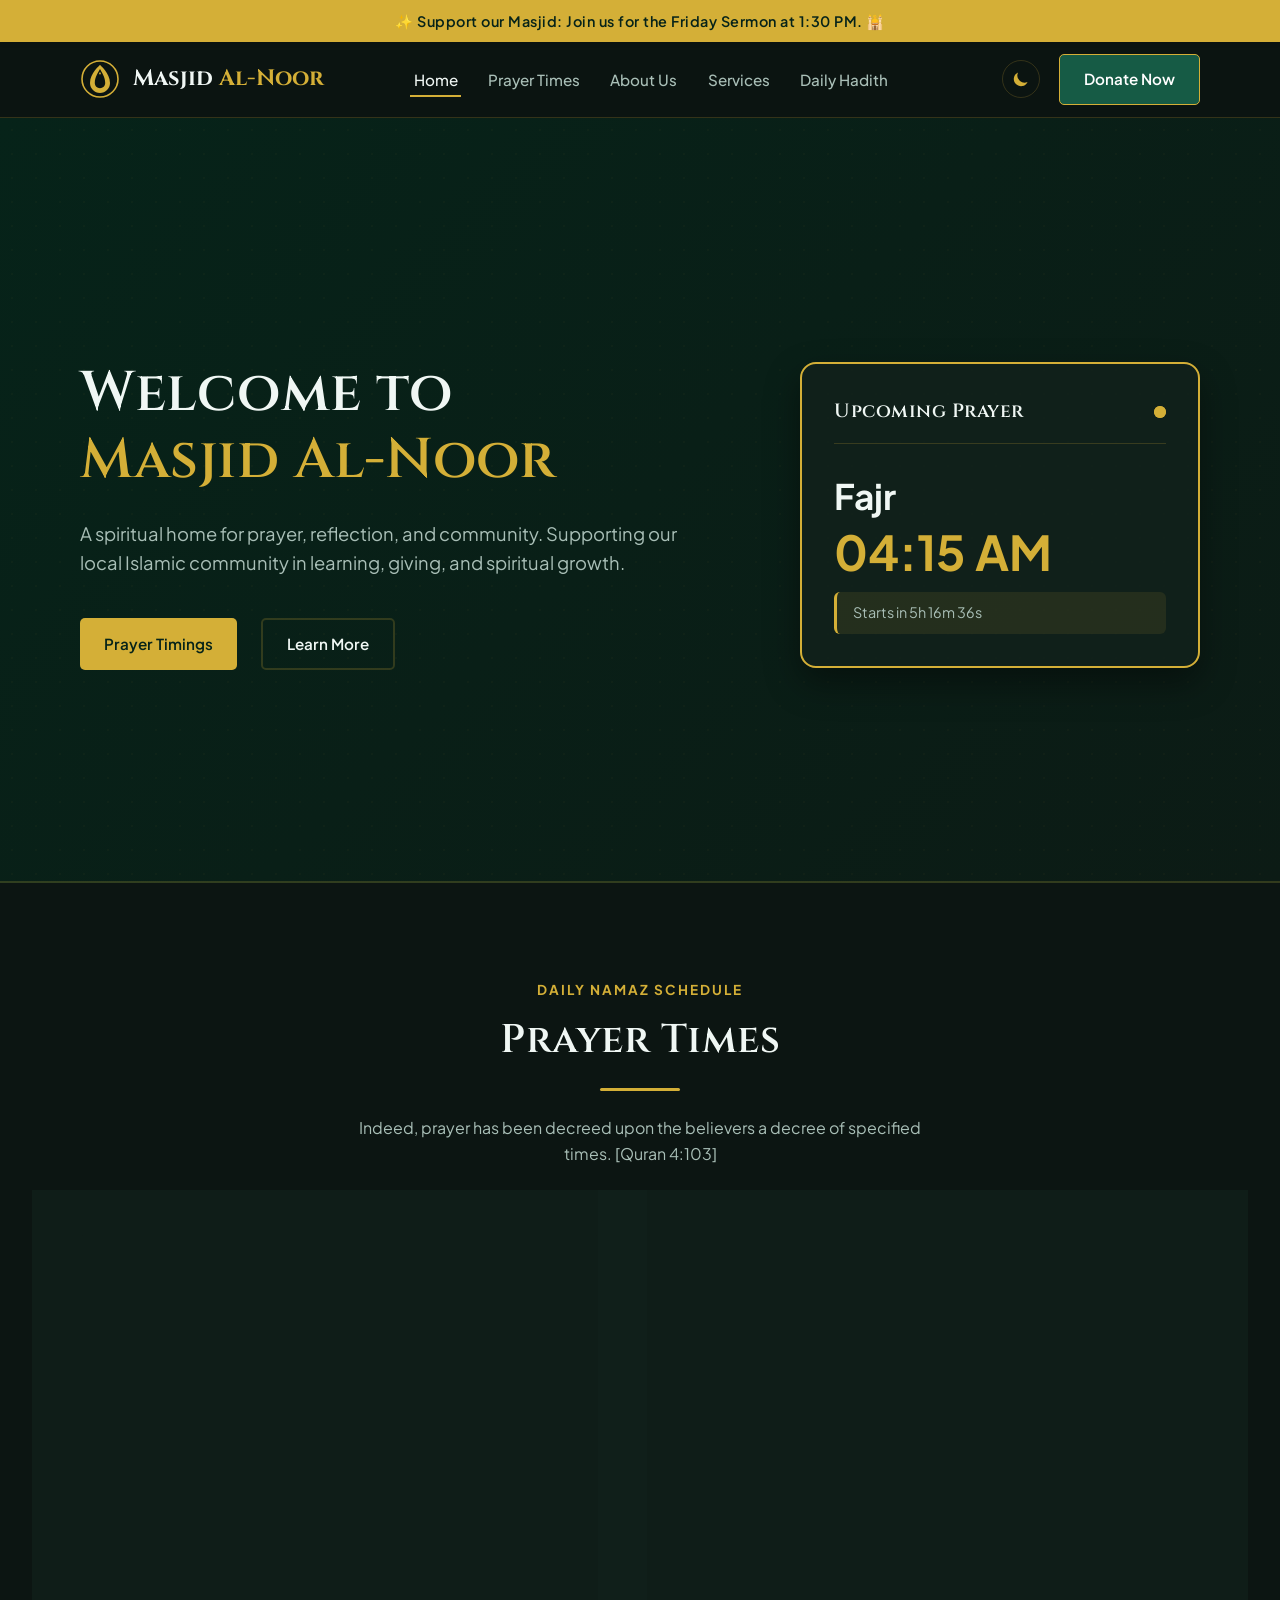
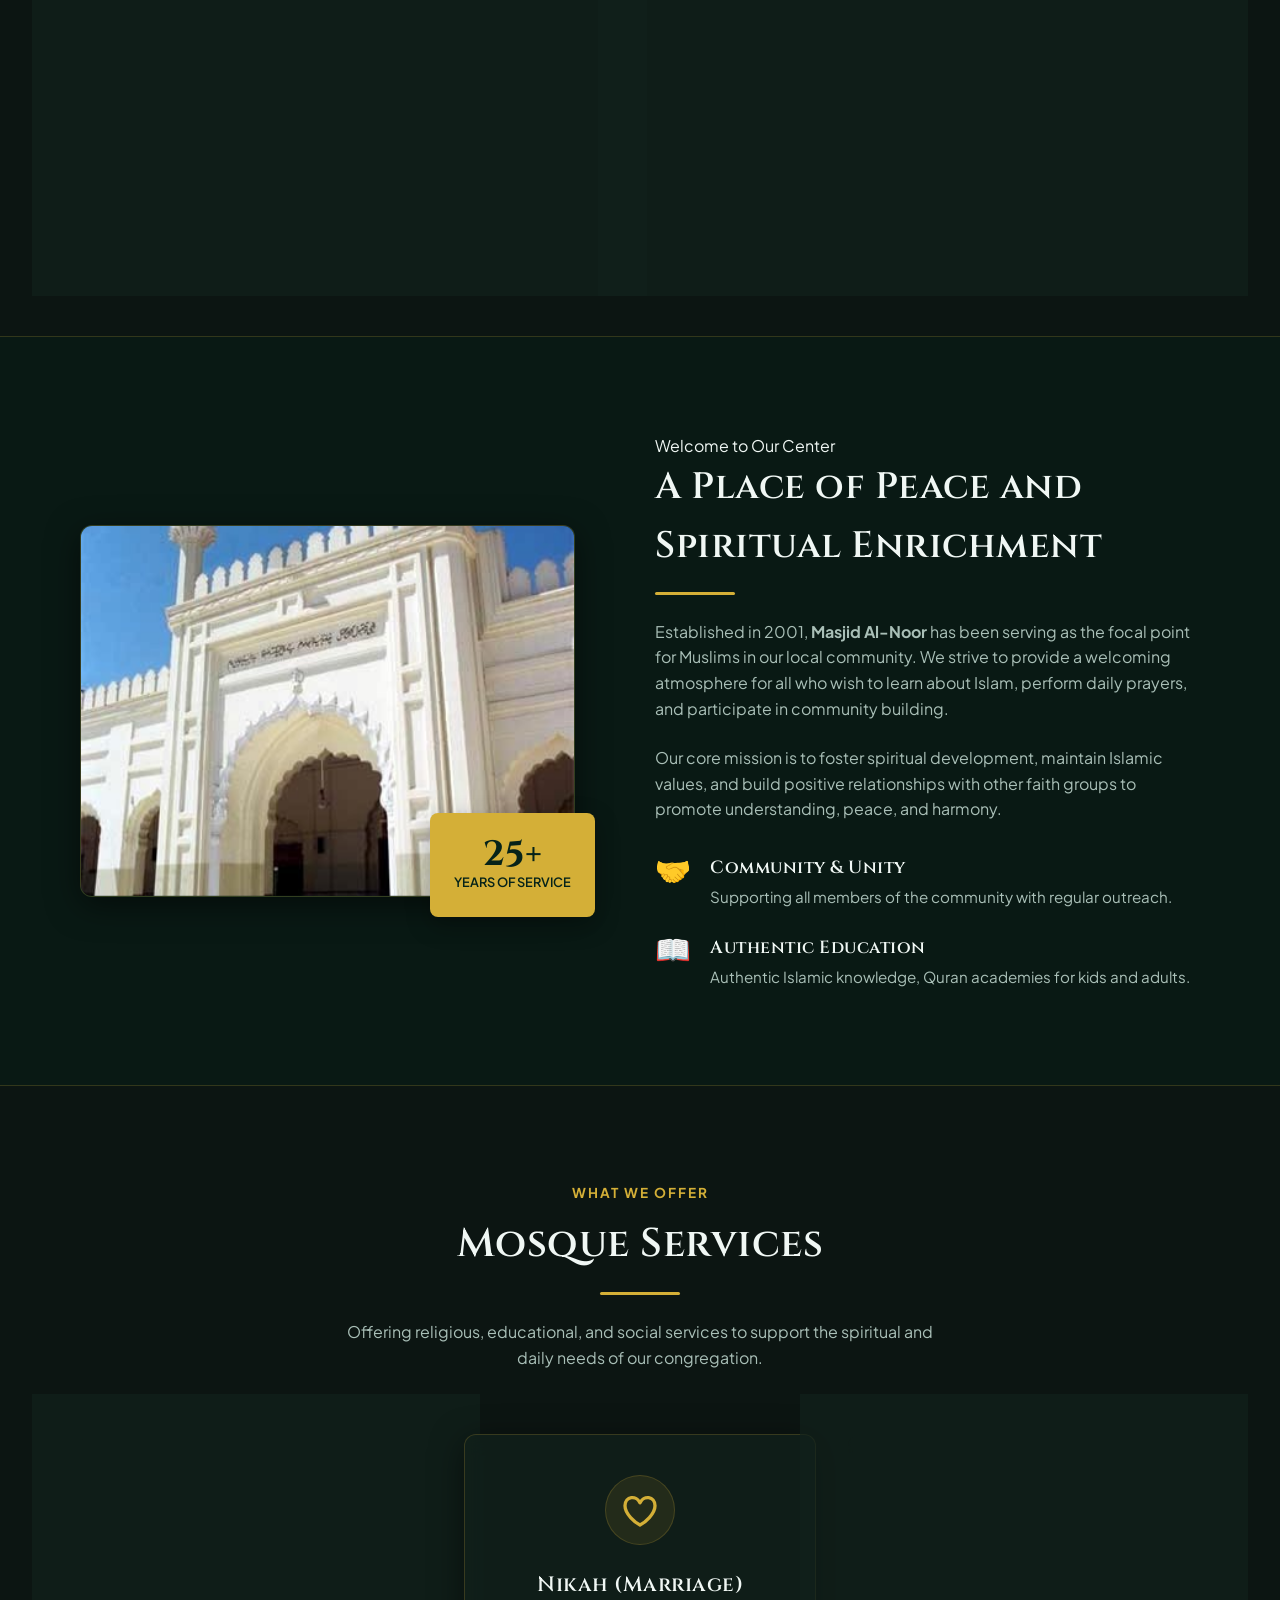
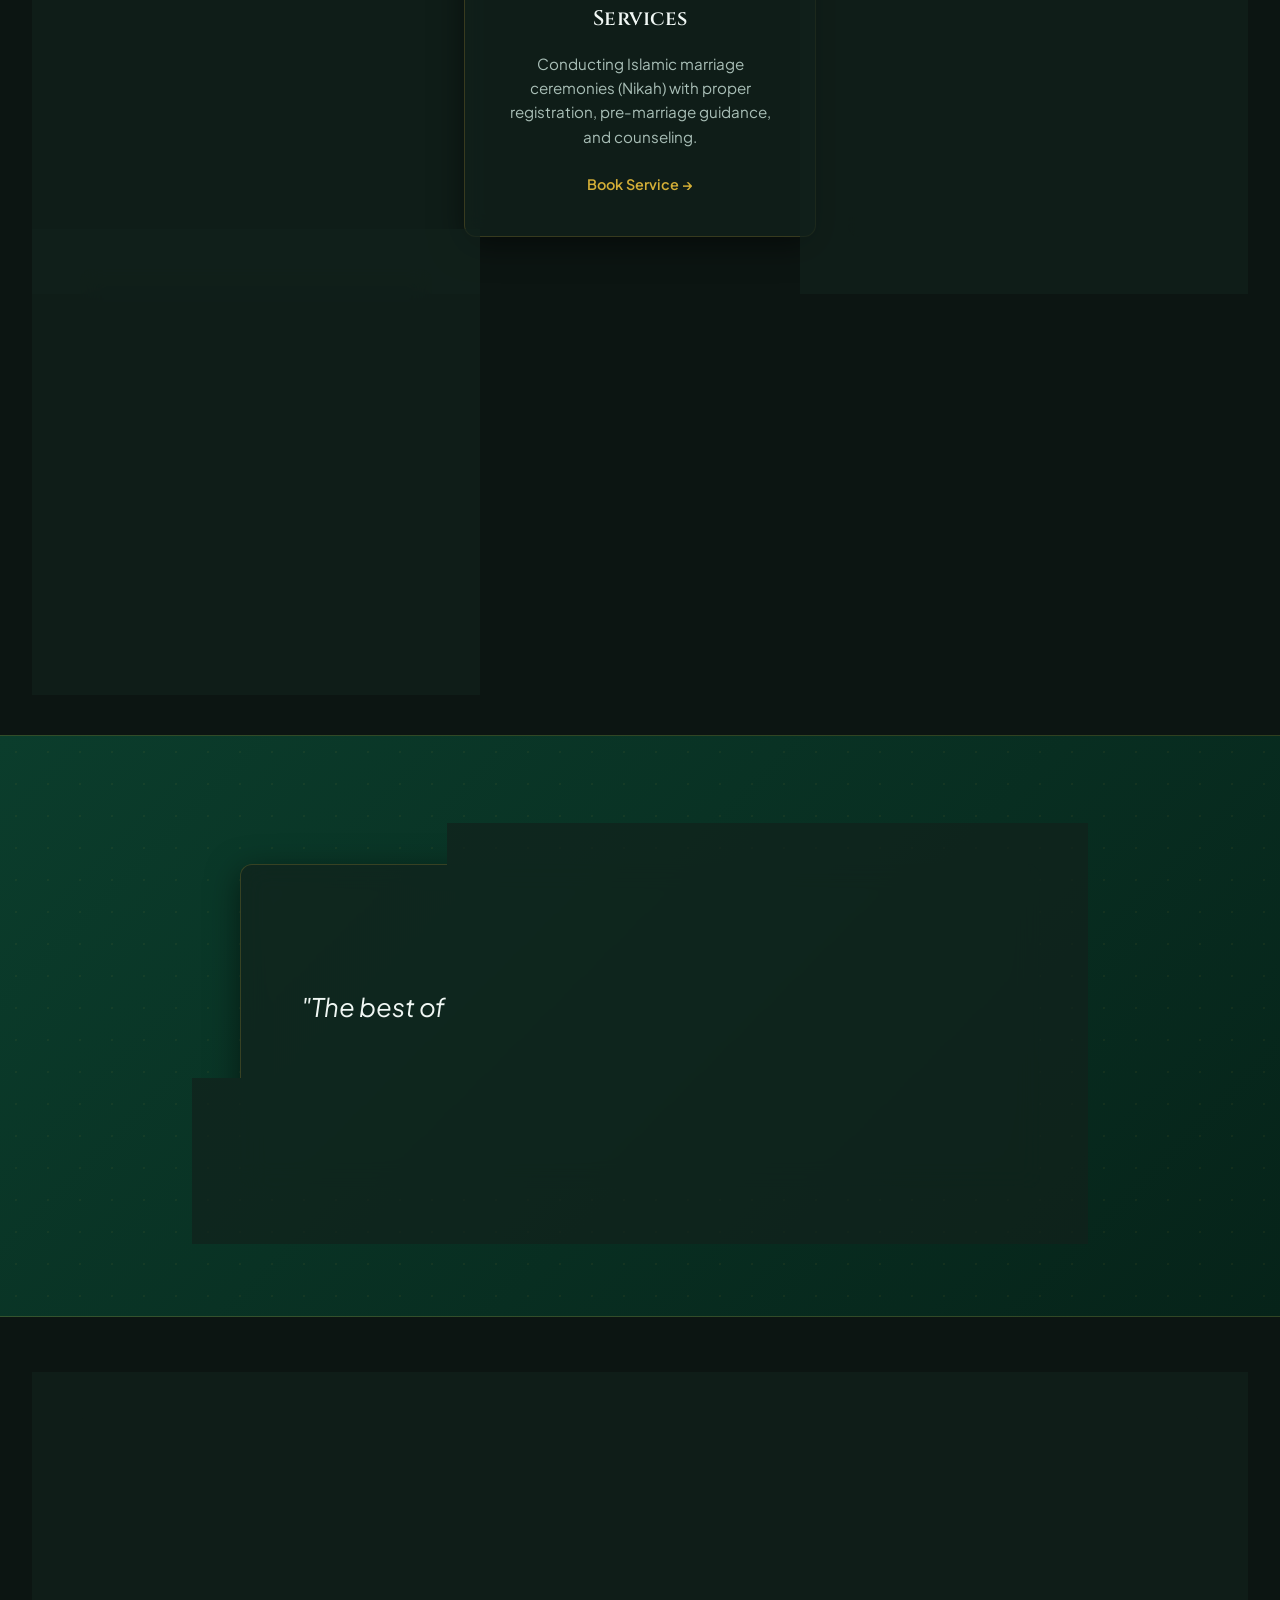
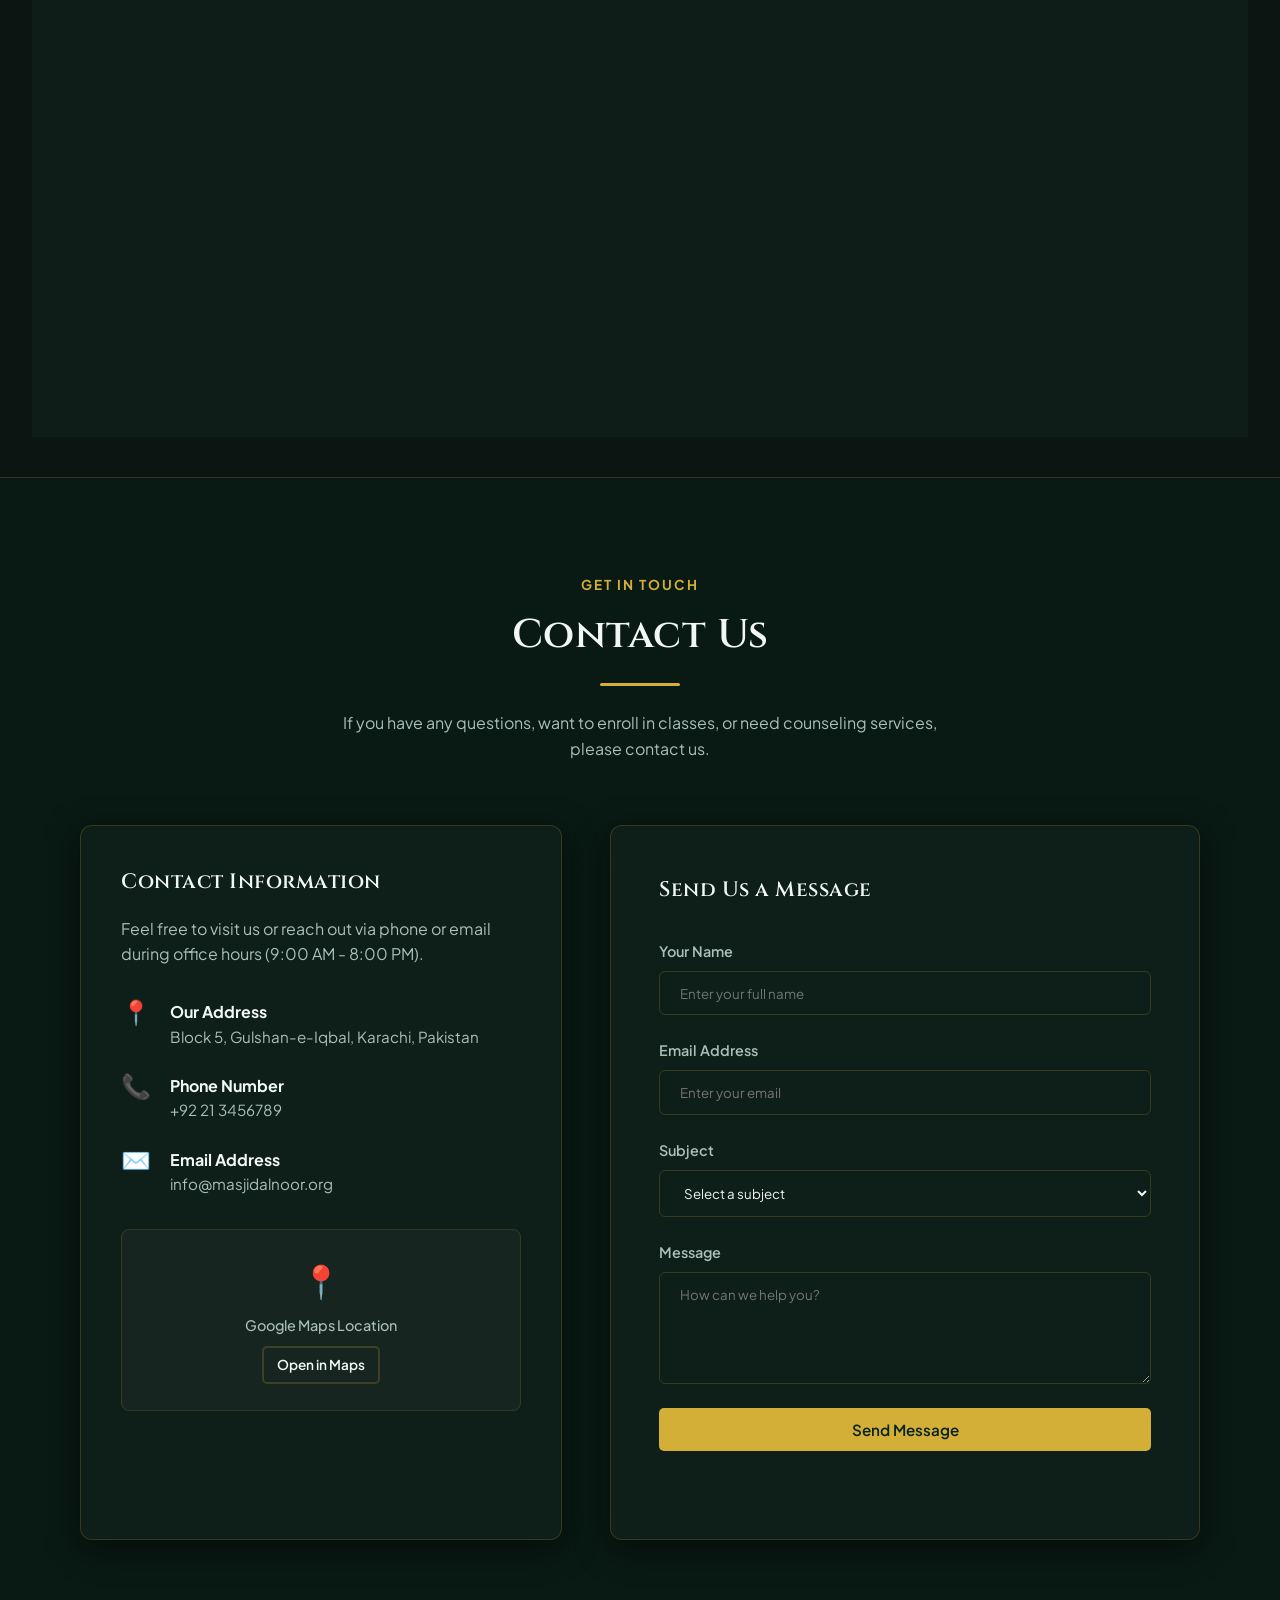
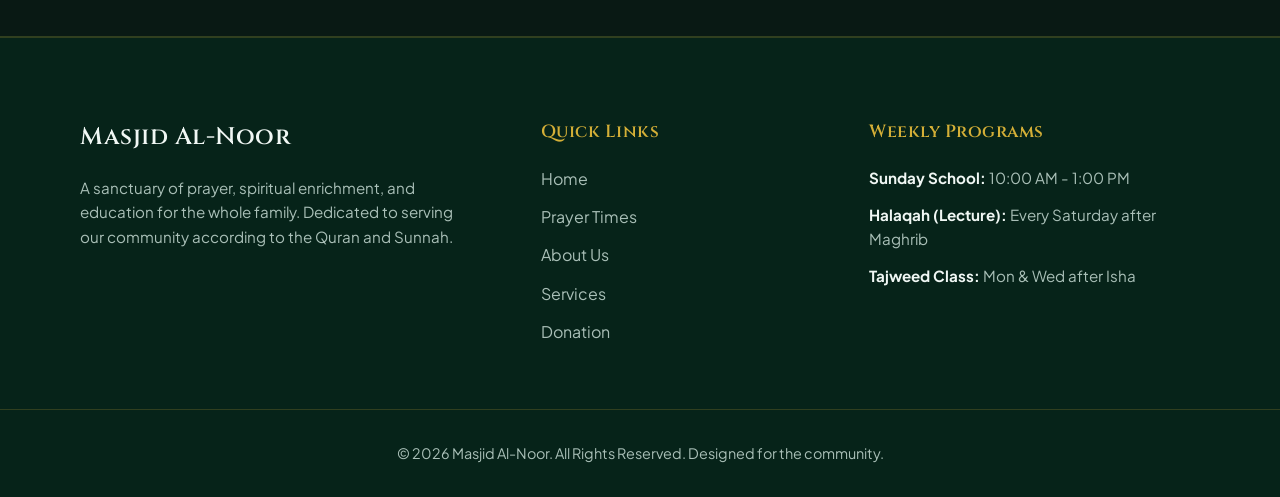
==== index.html @ ba738d1d "Initial commit: Beautiful Mosque Website with real mosque image" ====
<!DOCTYPE html>
<html lang="en">
<head>
  <meta charset="UTF-8">
  <meta name="viewport" content="width=device-width, initial-scale=1.0">
  <meta name="description" content="Welcome to Masjid Al-Noor - A sanctuary of worship, education, and community services. Find daily prayer timings, Islamic lessons, and charity programs.">
  <meta name="keywords" content="Masjid, Mosque, Prayer Times, Namaz Timings, Islamic Center, Quran Academy, Community Services, Donation">
  <meta name="author" content="Masjid Al-Noor">
  <title>Masjid Al-Noor - Islamic Community Center & Mosque</title>
  
  <!-- Favicon -->
  <link rel="icon" type="image/svg+xml" href="data:image/svg+xml,<svg xmlns=%22http://www.w3.org/2000/svg%22 viewBox=%220 0 100 100%22><text y=%22.9em%22 font-size=%2290%22>🕌</text></svg>">
  
  <!-- Google Fonts -->
  <link rel="preconnect" href="https://fonts.googleapis.com">
  <link rel="preconnect" href="https://fonts.gstatic.com" crossorigin>
  <link href="https://fonts.googleapis.com/css2?family=Cinzel:wght@400;600;700&family=Plus+Jakarta+Sans:wght@300;400;500;600;700&display=swap" rel="stylesheet">
  
  <!-- Style stylesheet -->
  <link rel="stylesheet" href="style.css">
</head>
<body>

  <!-- Announcement Bar -->
  <div class="announcement-bar">
    <p>✨ Support our Masjid: Join us for the Friday Sermon at 1:30 PM. 🕌</p>
  </div>

  <!-- Header & Navigation -->
  <header class="main-header">
    <div class="container header-container">
      <a href="#" class="logo">
        <svg class="logo-icon" width="40" height="40" viewBox="0 0 100 100" fill="none" xmlns="http://www.w3.org/2000/svg">
          <circle cx="50" cy="50" r="45" stroke="var(--gold-color)" stroke-width="4"/>
          <path d="M50 15C50 15 25 35 25 60C25 73.8 36.2 85 50 85C63.8 85 75 73.8 75 60C75 35 50 15 50 15ZM50 25C54.1 33.1 63 45.4 63 60C63 67.2 57.2 73 50 73C42.8 73 37 67.2 37 60C37 45.4 45.9 33.1 50 25Z" fill="var(--gold-color)"/>
          <path d="M47 38L50 32L53 38H47Z" fill="var(--gold-color)"/>
        </svg>
        <span class="logo-text">Masjid <span class="gold-text">Al-Noor</span></span>
      </a>

      <nav class="nav-menu" id="navMenu">
        <ul>
          <li><a href="#hero" class="nav-link active">Home</a></li>
          <li><a href="#prayer-times" class="nav-link">Prayer Times</a></li>
          <li><a href="#about" class="nav-link">About Us</a></li>
          <li><a href="#services" class="nav-link">Services</a></li>
          <li><a href="#hadith" class="nav-link">Daily Hadith</a></li>
          <li><a href="#donations" class="btn btn-donate mobile-only">Donate Now</a></li>
        </ul>
      </nav>

      <div class="header-actions">
        <button id="themeToggle" class="theme-toggle-btn" aria-label="Toggle Theme">
          <svg class="sun-icon" fill="currentColor" viewBox="0 0 20 20" xmlns="http://www.w3.org/2000/svg"><path d="M10 2a1 1 0 011 1v1a1 1 0 11-2 0V3a1 1 0 011-1zm4 8a4 4 0 11-8 0 4 4 0 018 0zm-.464 4.95l.707.707a1 1 0 001.414-1.414l-.707-.707a1 1 0 00-1.414 1.414zm2.12-10.607a1 1 0 010 1.414l-.706.707a1 1 0 11-1.414-1.414l.707-.707a1 1 0 011.414 0zM17 11a1 1 0 100-2h-1a1 1 0 100 2h1zm-7 4a1 1 0 011 1v1a1 1 0 11-2 0v-1a1 1 0 011-1zM5.05 6.464A1 1 0 106.465 5.05l-.708-.707a1 1 0 00-1.414 1.414l.707.707zm1.414 8.486l-.707.707a1 1 0 01-1.414-1.414l.707-.707a1 1 0 011.414 1.414zM4 11a1 1 0 100-2H3a1 1 0 100 2h1z" fill-rule="evenodd" clip-rule="evenodd"></path></svg>
          <svg class="moon-icon" fill="currentColor" viewBox="0 0 20 20" xmlns="http://www.w3.org/2000/svg"><path d="M17.293 13.293A8 8 0 016.707 2.707a8.001 8.001 0 1010.586 10.586z"></path></svg>
        </button>
        <a href="#donations" class="btn btn-donate desktop-only">Donate Now</a>
        <button class="hamburger-menu" id="hamburger" aria-label="Toggle Menu">
          <span></span>
          <span></span>
          <span></span>
        </button>
      </div>
    </div>
  </header>

  <!-- Hero Section -->
  <section id="hero" class="hero-section">
    <div class="hero-bg-overlay"></div>
    <div class="container hero-container">
      <div class="hero-content">
        <h1 class="hero-title animate-fade-in">
          Welcome to <br><span class="gold-text cinzel">Masjid Al-Noor</span>
        </h1>
        <p class="hero-subtitle animate-fade-in-delay">
          A spiritual home for prayer, reflection, and community. Supporting our local Islamic community in learning, giving, and spiritual growth.
        </p>
        <div class="hero-ctas animate-fade-in-delay">
          <a href="#prayer-times" class="btn btn-primary">Prayer Timings</a>
          <a href="#about" class="btn btn-secondary">Learn More</a>
        </div>
      </div>

      <!-- Quick Prayer Panel -->
      <div class="hero-prayer-panel animate-fade-in-right">
        <div class="prayer-panel-header">
          <h3>Upcoming Prayer</h3>
          <span class="pulse-indicator"></span>
        </div>
        <div class="prayer-panel-body">
          <div class="next-prayer-name" id="nextPrayerName">Loading...</div>
          <div class="next-prayer-time" id="nextPrayerTime">--:--</div>
          <div class="next-prayer-countdown" id="nextPrayerCountdown">Calculating time remaining...</div>
        </div>
      </div>
    </div>
  </section>

  <!-- Prayer Times Section -->
  <section id="prayer-times" class="prayer-times-section">
    <div class="container">
      <div class="section-title">
        <span class="subtitle">Daily Namaz Schedule</span>
        <h2>Prayer Times</h2>
        <div class="divider"></div>
        <p>Indeed, prayer has been decreed upon the believers a decree of specified times. [Quran 4:103]</p>
      </div>

      <div class="prayer-times-wrapper">
        <div class="table-container glass-card">
          <table class="prayer-table" id="prayerTable">
            <thead>
              <tr>
                <th>Prayer</th>
                <th>Adhan (Begins)</th>
                <th>Iqamah (Congregation)</th>
              </tr>
            </thead>
            <tbody>
              <tr id="row-fajr">
                <td>Fajr</td>
                <td class="adhan-time" data-prayer="fajr">04:15 AM</td>
                <td class="iqamah-time" data-prayer="fajr">04:45 AM</td>
              </tr>
              <tr id="row-sunrise">
                <td>Sunrise</td>
                <td class="adhan-time text-muted" data-prayer="sunrise">05:45 AM</td>
                <td class="iqamah-time text-muted">—</td>
              </tr>
              <tr id="row-dhuhr">
                <td>Dhuhr</td>
                <td class="adhan-time" data-prayer="dhuhr">12:30 PM</td>
                <td class="iqamah-time" data-prayer="dhuhr">01:30 PM</td>
              </tr>
              <tr id="row-asr">
                <td>Asr</td>
                <td class="adhan-time" data-prayer="asr">04:45 PM</td>
                <td class="iqamah-time" data-prayer="asr">05:15 PM</td>
              </tr>
              <tr id="row-maghrib">
                <td>Maghrib</td>
                <td class="adhan-time" data-prayer="maghrib">07:20 PM</td>
                <td class="iqamah-time" data-prayer="maghrib">07:25 PM</td>
              </tr>
              <tr id="row-isha">
                <td>Isha</td>
                <td class="adhan-time" data-prayer="isha">09:00 PM</td>
                <td class="iqamah-time" data-prayer="isha">09:15 PM</td>
              </tr>
              <tr id="row-jummah">
                <td>Jumu'ah (Friday)</td>
                <td class="adhan-time" data-prayer="jummah">01:30 PM</td>
                <td class="iqamah-time" data-prayer="jummah">01:45 PM</td>
              </tr>
            </tbody>
          </table>
        </div>

        <div class="jummah-info glass-card">
          <div class="info-icon">🕌</div>
          <h3>Jumu'ah Khutbah Details</h3>
          <p>Friday Sermon (Khutbah) is held weekly with details below:</p>
          <ul class="jummah-details-list">
            <li><strong>Khutbah Starts:</strong> 01:30 PM</li>
            <li><strong>Iqamah (Prayer):</strong> 01:45 PM</li>
            <li><strong>Language:</strong> English & Urdu</li>
            <li><strong>Khateeb:</strong> Imam Hafiz Abdul Rahman</li>
          </ul>
          <p class="subtext">* Timings adjust seasonally. Check back regularly or follow announcements.</p>
        </div>
      </div>
    </div>
  </section>

  <!-- About Us Section -->
  <section id="about" class="about-section">
    <div class="container">
      <div class="about-grid">
        <div class="about-images">
          <div class="image-box main-img">
            <img src="assets/mosque.jpg" alt="Masjid Al-Noor Exterior" class="about-mosque-img">
          </div>
          <div class="experience-badge">
            <span class="number">25+</span>
            <span class="text">Years of Service</span>
          </div>
        </div>

        <div class="about-content">
          <span class="subtitle">Welcome to Our Center</span>
          <h2>A Place of Peace and Spiritual Enrichment</h2>
          <div class="divider align-left"></div>
          <p>
            Established in 2001, <strong>Masjid Al-Noor</strong> has been serving as the focal point for Muslims in our local community. We strive to provide a welcoming atmosphere for all who wish to learn about Islam, perform daily prayers, and participate in community building.
          </p>
          <p>
            Our core mission is to foster spiritual development, maintain Islamic values, and build positive relationships with other faith groups to promote understanding, peace, and harmony.
          </p>
          
          <div class="values-list">
            <div class="value-item">
              <div class="value-icon">🤝</div>
              <div>
                <h4>Community & Unity</h4>
                <p>Supporting all members of the community with regular outreach.</p>
              </div>
            </div>
            <div class="value-item">
              <div class="value-icon">📖</div>
              <div>
                <h4>Authentic Education</h4>
                <p>Authentic Islamic knowledge, Quran academies for kids and adults.</p>
              </div>
            </div>
          </div>
        </div>
      </div>
    </div>
  </section>

  <!-- Services Section -->
  <section id="services" class="services-section">
    <div class="container">
      <div class="section-title">
        <span class="subtitle">What We Offer</span>
        <h2>Mosque Services</h2>
        <div class="divider"></div>
        <p>Offering religious, educational, and social services to support the spiritual and daily needs of our congregation.</p>
      </div>

      <div class="services-grid">
        <!-- Service Card 1 -->
        <div class="service-card glass-card">
          <div class="service-icon-box">
            <!-- Quran Book SVG -->
            <svg width="40" height="40" viewBox="0 0 24 24" fill="none" xmlns="http://www.w3.org/2000/svg">
              <path d="M12 21C16.4183 21 20 17.4183 20 13V5C20 4.44772 19.5523 4 19 4H15.5C14.1193 4 13 5.11929 13 6.5C13 7.88071 14.1193 9 15.5 9H19" stroke="var(--gold-color)" stroke-width="2" stroke-linecap="round"/>
              <path d="M12 21C7.58172 21 4 17.4183 4 13V5C4 4.44772 4.44772 4 5 4H8.5C9.88071 4 11 5.11929 11 6.5C11 7.88071 9.88071 9 8.5 9H4" stroke="var(--gold-color)" stroke-width="2" stroke-linecap="round"/>
              <path d="M12 4V21" stroke="var(--gold-color)" stroke-width="2" stroke-linecap="round"/>
            </svg>
          </div>
          <h3>Quran Academy</h3>
          <p>Daily classes for children and adults to learn Tajweed, memorization (Hifz), and the understanding of the Holy Quran.</p>
          <a href="#contact" class="service-link">Enroll Today →</a>
        </div>

        <!-- Service Card 2 -->
        <div class="service-card glass-card">
          <div class="service-icon-box">
            <!-- Marriage/Nikah Hearts SVG -->
            <svg width="40" height="40" viewBox="0 0 24 24" fill="none" xmlns="http://www.w3.org/2000/svg">
              <path d="M12 7.69431C10 2.99996 3 3.49996 3 9.49996C3 14.5 9 19.5 12 21C15 19.5 21 14.5 21 9.49996C21 3.49996 14 2.99996 12 7.69431Z" stroke="var(--gold-color)" stroke-width="2" stroke-linejoin="round"/>
            </svg>
          </div>
          <h3>Nikah (Marriage) Services</h3>
          <p>Conducting Islamic marriage ceremonies (Nikah) with proper registration, pre-marriage guidance, and counseling.</p>
          <a href="#contact" class="service-link">Book Service →</a>
        </div>

        <!-- Service Card 3 -->
        <div class="service-card glass-card">
          <div class="service-icon-box">
            <!-- Hands Helping/Charity SVG -->
            <svg width="40" height="40" viewBox="0 0 24 24" fill="none" xmlns="http://www.w3.org/2000/svg">
              <path d="M12 22C17.5228 22 22 17.5228 22 12C22 6.47715 17.5228 2 12 2C6.47715 2 2 6.47715 2 12C2 17.5228 6.47715 22 12 22Z" stroke="var(--gold-color)" stroke-width="2"/>
              <path d="M12 6V18M8 10H16M10 14H14" stroke="var(--gold-color)" stroke-width="2" stroke-linecap="round"/>
            </svg>
          </div>
          <h3>Charity & Zakat</h3>
          <p>Collecting and distributing charity (Sadaqah) and Zakat to local families in need, ensuring absolute transparency.</p>
          <a href="#donations" class="service-link">Donate Zakat →</a>
        </div>

        <!-- Service Card 4 -->
        <div class="service-card glass-card">
          <div class="service-icon-box">
            <!-- Community/Users SVG -->
            <svg width="40" height="40" viewBox="0 0 24 24" fill="none" xmlns="http://www.w3.org/2000/svg">
              <path d="M17 21V19C17 17.9391 16.5786 16.9217 15.8284 16.1716C15.0783 15.4214 14.0609 15 13 15H5C3.93913 15 2.92172 15.4214 2.17157 16.1716C1.42143 16.9217 1 17.9391 1 19V21" stroke="var(--gold-color)" stroke-width="2" stroke-linecap="round" stroke-linejoin="round"/>
              <circle cx="9" cy="7" r="4" stroke="var(--gold-color)" stroke-width="2"/>
              <path d="M23 21V19C22.9993 18.1137 22.6944 17.2541 22.1351 16.5651C21.5757 15.8761 20.7969 15.3996 19.92 15.21M16 3.13C16.8844 3.30068 17.6719 3.77443 18.2435 4.47892C18.8152 5.18342 19.1374 6.07455 19.16 7C19.16 7.973 18.82 8.87 18.24 9.58" stroke="var(--gold-color)" stroke-width="2" stroke-linecap="round"/>
            </svg>
          </div>
          <h3>Social Counseling</h3>
          <p>Free, confidential guidance and family counseling based on Islamic principles for couples, youth, and families.</p>
          <a href="#contact" class="service-link">Consult Now →</a>
        </div>
      </div>
    </div>
  </section>

  <!-- Hadith / Quranic Quote Section -->
  <section id="hadith" class="hadith-section">
    <div class="hadith-overlay"></div>
    <div class="container text-center">
      <div class="hadith-card glass-card">
        <span class="arabic-bismillah">بِسْمِ اللَّهِ الرَّحْمَٰنِ الرَّحِيمِ</span>
        <blockquote class="hadith-text">
          "The best of people are those who are most beneficial to people."
        </blockquote>
        <cite class="hadith-reference">— Prophet Muhammad (ﷺ) | Sunan al-Daraqutni</cite>
      </div>
    </div>
  </section>

  <!-- Donations Section -->
  <section id="donations" class="donations-section">
    <div class="container">
      <div class="donation-wrapper glass-card">
        <div class="donation-content">
          <span class="subtitle">Invest in Your Akhirah</span>
          <h2>Support Your Mosque</h2>
          <div class="divider align-left"></div>
          <p>
            Your generous donations help support Masjid Al-Noor’s daily operations, maintenance, educational programs, and community services. Help us build a stronger community, together.
          </p>
          <div class="donation-ways">
            <div class="way-item">
              <span class="way-icon">💳</span>
              <div>
                <strong>Online Bank Transfer</strong>
                <p>IBAN: PK72 BANK 0123 4567 8901 2345</p>
              </div>
            </div>
            <div class="way-item">
              <span class="way-icon">📱</span>
              <div>
                <strong>EasyPaisa / JazzCash</strong>
                <p>Account Number: +92 300 1234567</p>
              </div>
            </div>
          </div>
        </div>

        <div class="donation-box">
          <h3>Quick Digital Donation</h3>
          <p>Select an amount or enter custom value:</p>
          
          <div class="donation-amounts">
            <button class="amount-btn active" data-amount="500">₨ 500</button>
            <button class="amount-btn" data-amount="1000">₨ 1,000</button>
            <button class="amount-btn" data-amount="5000">₨ 5,000</button>
            <button class="amount-btn" data-amount="custom">Custom</button>
          </div>

          <div class="custom-amount-input" id="customAmountWrapper" style="display: none;">
            <span class="currency-label">₨</span>
            <input type="number" id="customAmount" placeholder="Enter custom amount" min="100">
          </div>

          <form id="donationForm" class="donation-form-inputs">
            <input type="text" placeholder="Full Name (Optional)" id="donorName">
            <input type="email" placeholder="Email Address (For receipt)" id="donorEmail" required>
            <button type="submit" class="btn btn-primary btn-block">Proceed to Donate</button>
          </form>
          <p class="donation-subtext">🔒 All transactions are secured and encrypted.</p>
        </div>
      </div>
    </div>
  </section>

  <!-- Contact & Map Section -->
  <section id="contact" class="contact-section">
    <div class="container">
      <div class="section-title">
        <span class="subtitle">Get In Touch</span>
        <h2>Contact Us</h2>
        <div class="divider"></div>
        <p>If you have any questions, want to enroll in classes, or need counseling services, please contact us.</p>
      </div>

      <div class="contact-grid">
        <div class="contact-info-panel glass-card">
          <h3>Contact Information</h3>
          <p>Feel free to visit us or reach out via phone or email during office hours (9:00 AM - 8:00 PM).</p>
          
          <ul class="contact-details">
            <li>
              <span class="detail-icon">📍</span>
              <div>
                <strong>Our Address</strong>
                <p>Block 5, Gulshan-e-Iqbal, Karachi, Pakistan</p>
              </div>
            </li>
            <li>
              <span class="detail-icon">📞</span>
              <div>
                <strong>Phone Number</strong>
                <p>+92 21 3456789</p>
              </div>
            </li>
            <li>
              <span class="detail-icon">✉️</span>
              <div>
                <strong>Email Address</strong>
                <p>info@masjidalnoor.org</p>
              </div>
            </li>
          </ul>

          <div class="map-placeholder">
            <!-- Simulated Map Visual using CSS styling -->
            <div class="simulated-map">
              <span class="map-marker">📍</span>
              <p>Google Maps Location</p>
              <a href="https://maps.google.com" target="_blank" class="btn btn-secondary btn-sm">Open in Maps</a>
            </div>
          </div>
        </div>

        <div class="contact-form-panel glass-card">
          <h3>Send Us a Message</h3>
          <form id="contactForm" class="contact-form">
            <div class="form-group">
              <label for="name">Your Name</label>
              <input type="text" id="name" required placeholder="Enter your full name">
            </div>
            
            <div class="form-group">
              <label for="email">Email Address</label>
              <input type="email" id="email" required placeholder="Enter your email">
            </div>
            
            <div class="form-group">
              <label for="subject">Subject</label>
              <select id="subject" required>
                <option value="" disabled selected>Select a subject</option>
                <option value="academy">Quran Academy Enrollment</option>
                <option value="counseling">Counseling Service</option>
                <option value="nikah">Nikah/Marriage Service</option>
                <option value="donation">Donation Inquiry</option>
                <option value="other">General Inquiry</option>
              </select>
            </div>
            
            <div class="form-group">
              <label for="message">Message</label>
              <textarea id="message" rows="5" required placeholder="How can we help you?"></textarea>
            </div>

            <button type="submit" class="btn btn-primary btn-block">Send Message</button>
            <div id="formFeedback" class="form-feedback"></div>
          </form>
        </div>
      </div>
    </div>
  </section>

  <!-- Footer -->
  <footer class="main-footer">
    <div class="container footer-grid">
      <div class="footer-col-about">
        <h3>Masjid Al-Noor</h3>
        <p>A sanctuary of prayer, spiritual enrichment, and education for the whole family. Dedicated to serving our community according to the Quran and Sunnah.</p>
      </div>
      <div class="footer-col-links">
        <h4>Quick Links</h4>
        <ul>
          <li><a href="#hero">Home</a></li>
          <li><a href="#prayer-times">Prayer Times</a></li>
          <li><a href="#about">About Us</a></li>
          <li><a href="#services">Services</a></li>
          <li><a href="#donations">Donation</a></li>
        </ul>
      </div>
      <div class="footer-col-hours">
        <h4>Weekly Programs</h4>
        <ul>
          <li><strong>Sunday School:</strong> 10:00 AM - 1:00 PM</li>
          <li><strong>Halaqah (Lecture):</strong> Every Saturday after Maghrib</li>
          <li><strong>Tajweed Class:</strong> Mon & Wed after Isha</li>
        </ul>
      </div>
    </div>
    <div class="footer-bottom text-center">
      <p>&copy; 2026 Masjid Al-Noor. All Rights Reserved. Designed for the community.</p>
    </div>
  </footer>

  <!-- Script JS -->
  <script src="script.js"></script>
</body>
</html>
---- style.css ----
/* ==========================================================================
   Mosque Website Stylesheet - Masjid Al-Noor
   ========================================================================== */

/* Design Tokens & Variables */
:root {
  /* Color Palette (Dark Mode Default) */
  --primary-color: #0b3d2c;      /* Deep Emerald Green */
  --primary-light: #165b45;      /* Light Emerald */
  --primary-dark: #062319;       /* Darkest Forest Green */
  --gold-color: #d4af37;         /* Antique Gold Accent */
  --gold-hover: #b89528;         /* Gold Accent Hover */
  
  --bg-base: #0c1512;            /* Very dark green-tinted background */
  --bg-surface: rgba(18, 33, 28, 0.7); /* Semitransparent card base */
  --bg-surface-hover: rgba(26, 46, 39, 0.9);
  
  --text-primary: #f0f7f4;       /* Minty-white text */
  --text-secondary: #a9bfb7;     /* Muted sage text */
  --border-color: rgba(212, 175, 55, 0.2); /* Soft Gold Border */
  --border-focus: rgba(212, 175, 55, 0.6);
  
  --glass-shadow: 0 8px 32px 0 rgba(0, 0, 0, 0.5);
  --transition-speed: 0.3s;
  --font-heading: 'Cinzel', serif;
  --font-body: 'Plus Jakarta Sans', sans-serif;
  
  --announcement-bg: #d4af37;
  --announcement-text: #062319;
}

/* Light Mode Theme Overrides */
body.light-theme {
  --primary-color: #125e46;
  --primary-light: #1f8b6a;
  --primary-dark: #0a3d2c;
  --gold-color: #c5a039;
  --gold-hover: #a38228;
  
  --bg-base: #f9faf8;
  --bg-surface: rgba(255, 255, 255, 0.85);
  --bg-surface-hover: rgba(255, 255, 255, 0.98);
  
  --text-primary: #1f2d29;
  --text-secondary: #5a6e69;
  --border-color: rgba(18, 94, 70, 0.15);
  --border-focus: rgba(18, 94, 70, 0.5);
  
  --glass-shadow: 0 8px 24px 0 rgba(18, 94, 70, 0.08);
  
  --announcement-bg: #125e46;
  --announcement-text: #f0f7f4;
}

/* CSS Reset & General Setup */
*, *::before, *::after {
  box-sizing: border-box;
  margin: 0;
  padding: 0;
}

html {
  scroll-behavior: smooth;
  font-size: 16px;
}

body {
  font-family: var(--font-body);
  background-color: var(--bg-base);
  color: var(--text-primary);
  line-height: 1.6;
  overflow-x: hidden;
  transition: background-color var(--transition-speed) ease, color var(--transition-speed) ease;
}

h1, h2, h3, h4, h5, h6 {
  font-family: var(--font-heading);
  font-weight: 600;
  letter-spacing: 0.5px;
}

a {
  color: inherit;
  text-decoration: none;
  transition: all var(--transition-speed) ease;
}

ul {
  list-style: none;
}

img {
  max-width: 100%;
  height: auto;
  display: block;
}

.container {
  width: 90%;
  max-width: 1200px;
  margin: 0 auto;
  padding: 0 1rem;
}

.text-center {
  text-align: center;
}

.gold-text {
  color: var(--gold-color);
}

.cinzel {
  font-family: var(--font-heading);
}

.divider {
  width: 80px;
  height: 3px;
  background-color: var(--gold-color);
  margin: 1rem auto 1.5rem;
  border-radius: 2px;
}

.divider.align-left {
  margin-left: 0;
}

/* Common Buttons styling */
.btn {
  display: inline-flex;
  align-items: center;
  justify-content: center;
  padding: 0.75rem 1.5rem;
  font-family: var(--font-body);
  font-size: 0.95rem;
  font-weight: 600;
  border-radius: 5px;
  border: none;
  cursor: pointer;
  transition: all var(--transition-speed) cubic-bezier(0.4, 0, 0.2, 1);
}

.btn-primary {
  background-color: var(--gold-color);
  color: #062319;
}

.btn-primary:hover {
  background-color: var(--gold-hover);
  transform: translateY(-2px);
  box-shadow: 0 4px 12px rgba(212, 175, 55, 0.3);
}

.btn-secondary {
  background-color: transparent;
  color: var(--text-primary);
  border: 2px solid var(--border-color);
}

.btn-secondary:hover {
  background-color: rgba(212, 175, 55, 0.1);
  border-color: var(--gold-color);
  transform: translateY(-2px);
}

.btn-donate {
  background-color: var(--primary-light);
  color: #fff;
  border: 1px solid var(--gold-color);
}

.btn-donate:hover {
  background-color: var(--primary-color);
  box-shadow: 0 0 10px rgba(212, 175, 55, 0.2);
}

.btn-block {
  display: flex;
  width: 100%;
}

.btn-sm {
  padding: 0.4rem 0.8rem;
  font-size: 0.85rem;
}

/* Glassmorphism Cards styling */
.glass-card {
  background: var(--bg-surface);
  backdrop-filter: blur(12px);
  -webkit-backdrop-filter: blur(12px);
  border: 1px solid var(--border-color);
  border-radius: 12px;
  box-shadow: var(--glass-shadow);
  transition: transform var(--transition-speed) ease, background var(--transition-speed) ease, border var(--transition-speed) ease;
}

/* Section Title styling */
.section-title {
  text-align: center;
  margin-bottom: 4rem;
}

.section-title .subtitle {
  font-family: var(--font-body);
  font-size: 0.85rem;
  text-transform: uppercase;
  letter-spacing: 2px;
  color: var(--gold-color);
  font-weight: 700;
  display: block;
  margin-bottom: 0.5rem;
}

.section-title h2 {
  font-size: 2.5rem;
  position: relative;
}

.section-title p {
  color: var(--text-secondary);
  max-width: 600px;
  margin: 0 auto;
}

/* Announcement Bar */
.announcement-bar {
  background-color: var(--announcement-bg);
  color: var(--announcement-text);
  text-align: center;
  padding: 0.6rem 1rem;
  font-size: 0.9rem;
  font-weight: 600;
  letter-spacing: 0.5px;
  position: relative;
  z-index: 1001;
  box-shadow: 0 2px 4px rgba(0,0,0,0.1);
}

/* Header & Navigation styling */
.main-header {
  position: sticky;
  top: 0;
  z-index: 1000;
  background-color: rgba(12, 21, 18, 0.85);
  backdrop-filter: blur(10px);
  border-bottom: 1px solid var(--border-color);
  padding: 0.75rem 0;
  transition: background-color var(--transition-speed) ease, padding var(--transition-speed) ease;
}

body.light-theme .main-header {
  background-color: rgba(249, 250, 248, 0.85);
}

.header-container {
  display: flex;
  justify-content: space-between;
  align-items: center;
}

.logo {
  display: flex;
  align-items: center;
  gap: 0.8rem;
}

.logo-text {
  font-size: 1.4rem;
  font-family: var(--font-heading);
  font-weight: 700;
}

.logo-icon path {
  transition: fill var(--transition-speed) ease;
}

.nav-menu ul {
  display: flex;
  gap: 1.5rem;
}

.nav-link {
  font-size: 0.95rem;
  font-weight: 500;
  padding: 0.5rem 0.2rem;
  position: relative;
  color: var(--text-secondary);
}

.nav-link::after {
  content: '';
  position: absolute;
  bottom: 0;
  left: 0;
  width: 0;
  height: 2px;
  background-color: var(--gold-color);
  transition: width var(--transition-speed) ease;
}

.nav-link:hover,
.nav-link.active {
  color: var(--text-primary);
}

.nav-link:hover::after,
.nav-link.active::after {
  width: 100%;
}

.header-actions {
  display: flex;
  align-items: center;
  gap: 1.2rem;
}

/* Theme Toggle Button styling */
.theme-toggle-btn {
  background: none;
  border: none;
  cursor: pointer;
  color: var(--gold-color);
  width: 38px;
  height: 38px;
  border-radius: 50%;
  display: flex;
  align-items: center;
  justify-content: center;
  border: 1px solid var(--border-color);
  transition: background-color var(--transition-speed) ease;
}

.theme-toggle-btn:hover {
  background-color: rgba(212, 175, 55, 0.1);
}

.theme-toggle-btn .sun-icon {
  display: none;
  width: 20px;
  height: 20px;
}

.theme-toggle-btn .moon-icon {
  display: block;
  width: 18px;
  height: 18px;
}

body.light-theme .theme-toggle-btn .sun-icon {
  display: block;
}

body.light-theme .theme-toggle-btn .moon-icon {
  display: none;
}

/* Mobile Devices Menu Button */
.hamburger-menu {
  display: none;
  flex-direction: column;
  justify-content: space-between;
  width: 26px;
  height: 18px;
  background: transparent;
  border: none;
  cursor: pointer;
  z-index: 1002;
}

.hamburger-menu span {
  width: 100%;
  height: 2px;
  background-color: var(--text-primary);
  transition: all var(--transition-speed) ease;
}

/* Mobile Visibility Classes */
.mobile-only {
  display: none;
}

.desktop-only {
  display: block;
}

/* Hero Section styling */
.hero-section {
  position: relative;
  padding: 8rem 0 6rem;
  background: linear-gradient(135deg, var(--primary-dark) 0%, #0c1b15 100%);
  min-height: 85vh;
  display: flex;
  align-items: center;
  border-bottom: 2px solid var(--border-color);
}

body.light-theme .hero-section {
  background: linear-gradient(135deg, #eef5f2 0%, #f4faf7 100%);
}

.hero-bg-overlay {
  position: absolute;
  top: 0;
  left: 0;
  width: 100%;
  height: 100%;
  opacity: 0.03;
  pointer-events: none;
  background-image: radial-gradient(var(--gold-color) 1px, transparent 1px);
  background-size: 24px 24px;
}

.hero-container {
  display: grid;
  grid-template-columns: 1.2fr 0.8fr;
  gap: 4rem;
  align-items: center;
  position: relative;
  z-index: 2;
}

.hero-content {
  max-width: 650px;
}

.hero-title {
  font-size: 3.5rem;
  line-height: 1.2;
  margin-bottom: 1.5rem;
  animation: slideUp 0.8s ease forwards;
}

.hero-subtitle {
  font-size: 1.15rem;
  color: var(--text-secondary);
  margin-bottom: 2.5rem;
  animation: slideUp 1s ease forwards;
}

.hero-ctas {
  display: flex;
  gap: 1.5rem;
  animation: slideUp 1.2s ease forwards;
}

/* Hero Quick Prayer Panel styling */
.hero-prayer-panel {
  padding: 2rem;
  background: rgba(18, 33, 28, 0.85);
  border: 2px solid var(--gold-color);
  border-radius: 16px;
  box-shadow: 0 15px 35px rgba(0, 0, 0, 0.4);
  max-width: 400px;
  justify-self: end;
  width: 100%;
  animation: fadeInRight 1s cubic-bezier(0.4, 0, 0.2, 1) forwards;
}

body.light-theme .hero-prayer-panel {
  background: rgba(255, 255, 255, 0.95);
  box-shadow: 0 15px 35px rgba(18, 94, 70, 0.1);
}

.prayer-panel-header {
  display: flex;
  justify-content: space-between;
  align-items: center;
  border-bottom: 1px solid var(--border-color);
  padding-bottom: 1rem;
  margin-bottom: 1.5rem;
}

.prayer-panel-header h3 {
  font-size: 1.2rem;
}

.pulse-indicator {
  width: 12px;
  height: 12px;
  background-color: var(--gold-color);
  border-radius: 50%;
  position: relative;
  display: inline-block;
}

.pulse-indicator::after {
  content: '';
  width: 100%;
  height: 100%;
  background-color: var(--gold-color);
  border-radius: 50%;
  position: absolute;
  top: 0;
  left: 0;
  animation: pulse 1.8s infinite ease-in-out;
}

.next-prayer-name {
  font-size: 2.2rem;
  font-weight: 700;
  color: var(--text-primary);
  margin-bottom: 0.2rem;
}

.next-prayer-time {
  font-size: 3rem;
  font-weight: 700;
  color: var(--gold-color);
  line-height: 1;
  margin-bottom: 1rem;
}

.next-prayer-countdown {
  font-size: 0.9rem;
  color: var(--text-secondary);
  background-color: rgba(212, 175, 55, 0.1);
  padding: 0.6rem 1rem;
  border-radius: 6px;
  border-left: 3px solid var(--gold-color);
}

/* Prayer Times Section styling */
.prayer-times-section {
  padding: 6rem 0;
  position: relative;
}

.prayer-times-wrapper {
  display: grid;
  grid-template-columns: 1.3fr 0.7fr;
  gap: 3rem;
}

.table-container {
  overflow-x: auto;
  padding: 1rem;
}

.prayer-table {
  width: 100%;
  border-collapse: collapse;
  text-align: left;
}

.prayer-table th, 
.prayer-table td {
  padding: 1.2rem 1.5rem;
  border-bottom: 1px solid var(--border-color);
}

.prayer-table th {
  font-family: var(--font-heading);
  color: var(--gold-color);
  font-size: 1.1rem;
}

.prayer-table td {
  font-weight: 500;
}

.prayer-table tr:last-child td {
  border-bottom: none;
}

.prayer-table tr.active-prayer-row {
  background-color: rgba(212, 175, 55, 0.15);
  border-left: 4px solid var(--gold-color);
}

.prayer-table tr.active-prayer-row td {
  color: var(--gold-color);
  font-weight: 700;
}

.text-muted {
  color: var(--text-secondary) !important;
  opacity: 0.6;
}

.jummah-info {
  padding: 2.5rem;
  display: flex;
  flex-column: column;
  align-items: flex-start;
  justify-content: center;
}

.info-icon {
  font-size: 2.5rem;
  margin-bottom: 1rem;
}

.jummah-info h3 {
  font-size: 1.4rem;
  margin-bottom: 1rem;
}

.jummah-info p {
  color: var(--text-secondary);
  margin-bottom: 1.5rem;
}

.jummah-details-list {
  width: 100%;
  margin-bottom: 2rem;
}

.jummah-details-list li {
  padding: 0.6rem 0;
  border-bottom: 1px solid var(--border-color);
  display: flex;
  justify-content: space-between;
}

.jummah-details-list li:last-child {
  border-bottom: none;
}

.jummah-info .subtext {
  font-size: 0.8rem;
  color: var(--text-secondary);
  font-style: italic;
  margin-bottom: 0;
}

/* About Section styling */
.about-section {
  padding: 6rem 0;
  background-color: rgba(6, 35, 25, 0.3);
  border-top: 1px solid var(--border-color);
  border-bottom: 1px solid var(--border-color);
}

body.light-theme .about-section {
  background-color: #f1f4f2;
}

.about-grid {
  display: grid;
  grid-template-columns: 1fr 1.1fr;
  gap: 5rem;
  align-items: center;
}

.about-images {
  position: relative;
}

.image-box {
  border-radius: 12px;
  overflow: hidden;
  border: 1px solid var(--border-color);
  aspect-ratio: 4/3;
  position: relative;
  background: linear-gradient(135deg, var(--primary-dark) 0%, #12211c 100%);
  box-shadow: var(--glass-shadow);
}

body.light-theme .image-box {
  background: linear-gradient(135deg, #d3ded9 0%, #e2e8e5 100%);
}

.bg-pattern {
  position: absolute;
  top: 0;
  left: 0;
  width: 100%;
  height: 100%;
  opacity: 0.8;
  z-index: 1;
}

.image-placeholder {
  width: 100%;
  height: 100%;
  display: flex;
  align-items: center;
  justify-content: center;
  position: relative;
  z-index: 2;
}

.mosque-silhouette {
  animation: float 4s ease-in-out infinite;
}

.experience-badge {
  position: absolute;
  bottom: -20px;
  right: -20px;
  background-color: var(--gold-color);
  color: #062319;
  padding: 1.5rem;
  border-radius: 8px;
  box-shadow: 0 8px 24px rgba(0,0,0,0.3);
  display: flex;
  flex-direction: column;
  align-items: center;
  text-align: center;
  z-index: 3;
}

.experience-badge .number {
  font-size: 2.2rem;
  font-weight: 700;
  font-family: var(--font-heading);
  line-height: 1;
}

.experience-badge .text {
  font-size: 0.8rem;
  font-weight: 600;
  text-transform: uppercase;
}

.about-content h2 {
  font-size: 2.3rem;
  margin-bottom: 1rem;
}

.about-content p {
  color: var(--text-secondary);
  margin-bottom: 1.5rem;
}

.values-list {
  display: flex;
  flex-direction: column;
  gap: 1.5rem;
  margin-top: 2rem;
}

.value-item {
  display: flex;
  gap: 1.2rem;
  align-items: flex-start;
}

.value-icon {
  font-size: 1.8rem;
  line-height: 1;
}

.value-item h4 {
  font-size: 1.1rem;
  margin-bottom: 0.2rem;
}

.value-item p {
  font-size: 0.95rem;
  margin-bottom: 0;
}

/* Services Section styling */
.services-section {
  padding: 6rem 0;
}

.services-grid {
  display: grid;
  grid-template-columns: repeat(auto-fit, minmax(260px, 1fr));
  gap: 2rem;
}

.service-card {
  padding: 2.5rem;
  text-align: center;
  display: flex;
  flex-direction: column;
  align-items: center;
}

.service-card:hover {
  transform: translateY(-8px);
  background: var(--bg-surface-hover);
  border-color: var(--gold-color);
}

.service-icon-box {
  width: 70px;
  height: 70px;
  border-radius: 50%;
  background-color: rgba(212, 175, 55, 0.1);
  border: 1px solid var(--border-color);
  display: flex;
  align-items: center;
  justify-content: center;
  margin-bottom: 1.5rem;
  transition: transform var(--transition-speed) ease;
}

.service-card:hover .service-icon-box {
  transform: scale(1.1);
  background-color: rgba(212, 175, 55, 0.2);
}

.service-card h3 {
  font-size: 1.3rem;
  margin-bottom: 1rem;
}

.service-card p {
  color: var(--text-secondary);
  font-size: 0.95rem;
  margin-bottom: 1.5rem;
  flex-grow: 1;
}

.service-link {
  color: var(--gold-color);
  font-weight: 600;
  font-size: 0.9rem;
}

.service-link:hover {
  letter-spacing: 0.5px;
}

/* Hadith Section styling */
.hadith-section {
  position: relative;
  padding: 8rem 0;
  background: linear-gradient(135deg, var(--primary-color) 0%, var(--primary-dark) 100%);
  border-top: 1px solid var(--border-color);
  border-bottom: 1px solid var(--border-color);
}

.hadith-overlay {
  position: absolute;
  top: 0;
  left: 0;
  width: 100%;
  height: 100%;
  background: radial-gradient(rgba(212, 175, 55, 0.06) 1px, transparent 1px);
  background-size: 32px 32px;
}

.hadith-card {
  max-width: 800px;
  margin: 0 auto;
  padding: 4rem 3rem;
  position: relative;
  z-index: 2;
}

.arabic-bismillah {
  font-family: 'Cinzel', serif;
  font-size: 1.4rem;
  display: block;
  margin-bottom: 1.5rem;
  color: var(--gold-color);
  letter-spacing: 2px;
}

.hadith-text {
  font-size: 1.6rem;
  font-style: italic;
  line-height: 1.5;
  margin-bottom: 2rem;
}

.hadith-reference {
  font-family: var(--font-body);
  font-size: 0.9rem;
  font-weight: 600;
  text-transform: uppercase;
  letter-spacing: 1px;
  color: var(--gold-color);
}

/* Donations Section styling */
.donations-section {
  padding: 6rem 0;
}

.donation-wrapper {
  display: grid;
  grid-template-columns: 1fr 1fr;
  gap: 4rem;
  padding: 3.5rem;
}

.donation-content h2 {
  font-size: 2.3rem;
  margin-bottom: 1rem;
}

.donation-content p {
  color: var(--text-secondary);
  margin-bottom: 2rem;
}

.donation-ways {
  display: flex;
  flex-direction: column;
  gap: 1.5rem;
}

.way-item {
  display: flex;
  gap: 1.2rem;
  align-items: center;
}

.way-icon {
  font-size: 2rem;
}

.way-item strong {
  font-size: 1.1rem;
  display: block;
}

.way-item p {
  margin-bottom: 0;
  font-family: monospace;
  font-size: 1rem;
  color: var(--gold-color);
}

.donation-box {
  background-color: rgba(255, 255, 255, 0.02);
  border: 1px solid var(--border-color);
  border-radius: 12px;
  padding: 2.5rem;
  display: flex;
  flex-direction: column;
  gap: 1.5rem;
}

body.light-theme .donation-box {
  background-color: rgba(0, 0, 0, 0.01);
}

.donation-box h3 {
  font-size: 1.3rem;
  text-align: center;
}

.donation-amounts {
  display: grid;
  grid-template-columns: repeat(4, 1fr);
  gap: 0.8rem;
}

.amount-btn {
  background-color: transparent;
  border: 1.5px solid var(--border-color);
  color: var(--text-primary);
  padding: 0.6rem 0;
  border-radius: 6px;
  cursor: pointer;
  font-weight: 600;
  transition: all var(--transition-speed) ease;
}

.amount-btn:hover {
  border-color: var(--gold-color);
  background-color: rgba(212, 175, 55, 0.05);
}

.amount-btn.active {
  background-color: var(--gold-color);
  border-color: var(--gold-color);
  color: #062319;
}

.custom-amount-input {
  position: relative;
}

.currency-label {
  position: absolute;
  left: 15px;
  top: 50%;
  transform: translateY(-50%);
  font-weight: 700;
  color: var(--gold-color);
}

.custom-amount-input input {
  width: 100%;
  padding: 0.8rem 1rem 0.8rem 2.5rem;
  border-radius: 6px;
  border: 1.5px solid var(--border-color);
  background-color: transparent;
  color: var(--text-primary);
  font-weight: 600;
  outline: none;
}

.custom-amount-input input:focus {
  border-color: var(--gold-color);
}

.donation-form-inputs {
  display: flex;
  flex-direction: column;
  gap: 1rem;
}

.donation-form-inputs input {
  padding: 0.8rem 1.2rem;
  border-radius: 6px;
  border: 1.5px solid var(--border-color);
  background-color: transparent;
  color: var(--text-primary);
  outline: none;
}

.donation-form-inputs input:focus {
  border-color: var(--gold-color);
}

.donation-subtext {
  text-align: center;
  font-size: 0.8rem;
  color: var(--text-secondary);
}

/* Contact Section styling */
.contact-section {
  padding: 6rem 0;
  background-color: rgba(6, 35, 25, 0.3);
  border-top: 1px solid var(--border-color);
}

body.light-theme .contact-section {
  background-color: #f1f4f2;
}

.contact-grid {
  display: grid;
  grid-template-columns: 0.9fr 1.1fr;
  gap: 3rem;
  margin-top: 2rem;
}

.contact-info-panel {
  padding: 2.5rem;
}

.contact-info-panel h3 {
  font-size: 1.3rem;
  margin-bottom: 1rem;
}

.contact-info-panel > p {
  color: var(--text-secondary);
  margin-bottom: 2rem;
}

.contact-details {
  display: flex;
  flex-direction: column;
  gap: 1.5rem;
  margin-bottom: 2rem;
}

.contact-details li {
  display: flex;
  gap: 1.2rem;
  align-items: flex-start;
}

.detail-icon {
  font-size: 1.5rem;
  line-height: 1;
}

.contact-details strong {
  display: block;
}

.contact-details p {
  color: var(--text-secondary);
  font-size: 0.95rem;
  margin-bottom: 0;
}

.map-placeholder {
  border-radius: 8px;
  overflow: hidden;
  border: 1.5px solid var(--border-color);
}

.simulated-map {
  background-color: rgba(255, 255, 255, 0.03);
  height: 180px;
  display: flex;
  flex-direction: column;
  align-items: center;
  justify-content: center;
  gap: 0.5rem;
  text-align: center;
}

body.light-theme .simulated-map {
  background-color: rgba(0, 0, 0, 0.02);
}

.map-marker {
  font-size: 2rem;
  animation: float 2.5s ease-in-out infinite;
}

.simulated-map p {
  font-size: 0.9rem;
  font-weight: 500;
  color: var(--text-secondary);
}

/* Contact Form Panel styling */
.contact-form-panel {
  padding: 3rem;
}

.contact-form-panel h3 {
  font-size: 1.3rem;
  margin-bottom: 2rem;
}

.contact-form {
  display: flex;
  flex-direction: column;
  gap: 1.5rem;
}

.form-group {
  display: flex;
  flex-direction: column;
  gap: 0.5rem;
}

.form-group label {
  font-size: 0.9rem;
  font-weight: 600;
  color: var(--text-secondary);
}

.form-group input,
.form-group select,
.form-group textarea {
  padding: 0.8rem 1.2rem;
  border-radius: 6px;
  border: 1.5px solid var(--border-color);
  background-color: transparent;
  color: var(--text-primary);
  font-family: inherit;
  outline: none;
  transition: border-color var(--transition-speed) ease;
}

.form-group select {
  cursor: pointer;
}

.form-group select option {
  background-color: var(--bg-base);
  color: var(--text-primary);
}

.form-group input:focus,
.form-group select:focus,
.form-group textarea:focus {
  border-color: var(--gold-color);
}

.form-feedback {
  text-align: center;
  font-weight: 600;
  font-size: 0.95rem;
  padding: 0.5rem;
  border-radius: 6px;
}

.form-feedback.success {
  background-color: rgba(22, 91, 69, 0.2);
  color: #72e0bd;
  border: 1px solid #165b45;
}

.form-feedback.error {
  background-color: rgba(239, 68, 68, 0.1);
  color: #f87171;
  border: 1px solid #dc2626;
}

/* Footer Section styling */
.main-footer {
  background-color: var(--primary-dark);
  color: var(--text-primary);
  border-top: 2px solid var(--border-color);
  padding: 5rem 0 2rem;
}

.footer-grid {
  display: grid;
  grid-template-columns: 1.2fr 0.8fr 1fr;
  gap: 4rem;
  margin-bottom: 4rem;
}

.footer-grid h3 {
  font-size: 1.5rem;
  margin-bottom: 1.2rem;
}

.footer-grid h4 {
  font-size: 1.1rem;
  margin-bottom: 1.2rem;
  color: var(--gold-color);
}

.footer-col-about p {
  color: var(--text-secondary);
  font-size: 0.95rem;
}

.footer-col-links ul {
  display: flex;
  flex-direction: column;
  gap: 0.8rem;
}

.footer-col-links a {
  color: var(--text-secondary);
}

.footer-col-links a:hover {
  color: var(--gold-color);
  padding-left: 5px;
}

.footer-col-hours ul {
  display: flex;
  flex-direction: column;
  gap: 0.8rem;
  color: var(--text-secondary);
  font-size: 0.95rem;
}

.footer-col-hours strong {
  color: var(--text-primary);
}

.footer-bottom {
  border-top: 1px solid var(--border-color);
  padding-top: 2rem;
  font-size: 0.9rem;
  color: var(--text-secondary);
}

/* ==========================================================================
   Animations Setup
   ========================================================================== */
@keyframes pulse {
  0% {
    transform: scale(0.95);
    box-shadow: 0 0 0 0 rgba(212, 175, 55, 0.5);
  }
  70% {
    transform: scale(1);
    box-shadow: 0 0 0 8px rgba(212, 175, 55, 0);
  }
  100% {
    transform: scale(0.95);
    box-shadow: 0 0 0 0 rgba(212, 175, 55, 0);
  }
}

@keyframes float {
  0%, 100% {
    transform: translateY(0);
  }
  50% {
    transform: translateY(-10px);
  }
}

@keyframes slideUp {
  0% {
    opacity: 0;
    transform: translateY(30px);
  }
  100% {
    opacity: 1;
    transform: translateY(0);
  }
}

@keyframes fadeInRight {
  0% {
    opacity: 0;
    transform: translateX(40px);
  }
  100% {
    opacity: 1;
    transform: translateX(0);
  }
}

.animate-fade-in {
  opacity: 0;
  animation: slideUp 0.8s cubic-bezier(0.4, 0, 0.2, 1) forwards;
}

.animate-fade-in-delay {
  opacity: 0;
  animation: slideUp 0.8s cubic-bezier(0.4, 0, 0.2, 1) 0.3s forwards;
}

/* ==========================================================================
   Responsive Queries (Media Queries)
   ========================================================================== */

/* Mobile & Tablet Styles (Max-width: 992px) */
@media screen and (max-width: 992px) {
  .hero-container {
    grid-template-columns: 1fr;
    gap: 3rem;
  }
  
  .hero-prayer-panel {
    justify-self: center;
  }

  .prayer-times-wrapper {
    grid-template-columns: 1fr;
  }

  .about-grid {
    grid-template-columns: 1fr;
    gap: 4rem;
  }

  .about-images {
    max-width: 500px;
    margin: 0 auto;
    width: 100%;
  }

  .donation-wrapper {
    grid-template-columns: 1fr;
    gap: 3rem;
    padding: 2rem;
  }

  .contact-grid {
    grid-template-columns: 1fr;
  }

  .footer-grid {
    grid-template-columns: 1fr;
    gap: 3rem;
  }
}

/* Mobile Specific (Max-width: 768px) */
@media screen and (max-width: 768px) {
  /* Announcement bar */
  .announcement-bar {
    font-size: 0.8rem;
  }

  /* Hamburger Navigation */
  .hamburger-menu {
    display: flex;
  }

  .hamburger-menu.open span:nth-child(1) {
    transform: rotate(45deg) translate(5px, 5px);
  }

  .hamburger-menu.open span:nth-child(2) {
    opacity: 0;
  }

  .hamburger-menu.open span:nth-child(3) {
    transform: rotate(-45deg) translate(6px, -7px);
  }

  .nav-menu {
    position: fixed;
    top: 98px;
    left: -100%;
    width: 100%;
    height: calc(100vh - 98px);
    background-color: var(--bg-base);
    transition: left var(--transition-speed) ease;
    z-index: 999;
    border-top: 1px solid var(--border-color);
  }

  .nav-menu.open {
    left: 0;
  }

  .nav-menu ul {
    flex-direction: column;
    align-items: center;
    padding: 3rem 0;
    gap: 2rem;
  }

  .nav-link {
    font-size: 1.2rem;
  }

  /* Hero adjustments */
  .hero-section {
    padding: 6rem 0 4rem;
  }

  .hero-title {
    font-size: 2.5rem;
  }

  .hero-subtitle {
    font-size: 1rem;
  }

  /* Prayer timings table padding adjustments */
  .prayer-table th, 
  .prayer-table td {
    padding: 1rem 0.8rem;
    font-size: 0.9rem;
  }

  /* Section Title */
  .section-title h2 {
    font-size: 2rem;
  }

  /* Button display modes */
  .mobile-only {
    display: flex;
  }

  .desktop-only {
    display: none;
  }
}

/* About Mosque Image Styling */
.about-mosque-img {
  width: 100%;
  height: 100%;
  object-fit: cover;
  display: block;
  position: relative;
  z-index: 2;
  transition: transform var(--transition-speed) ease;
}

.image-box:hover .about-mosque-img {
  transform: scale(1.05);
}
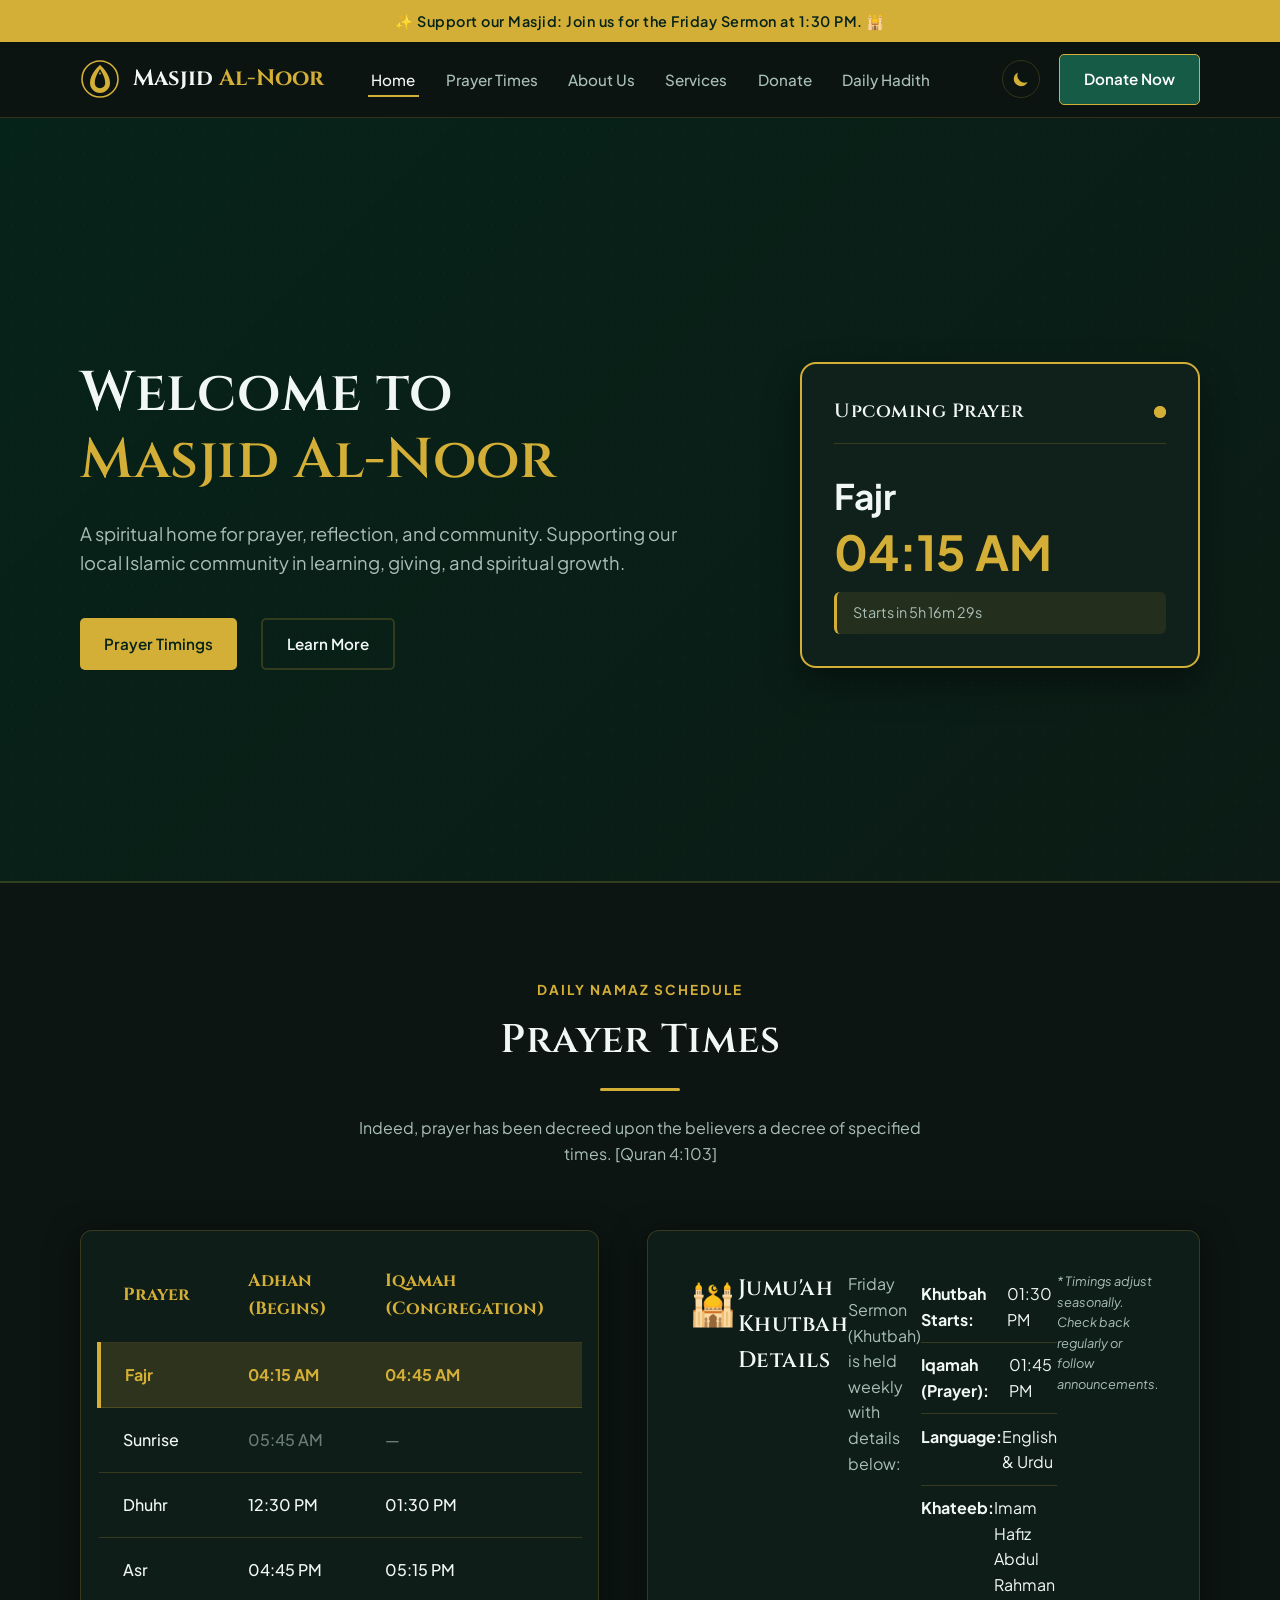
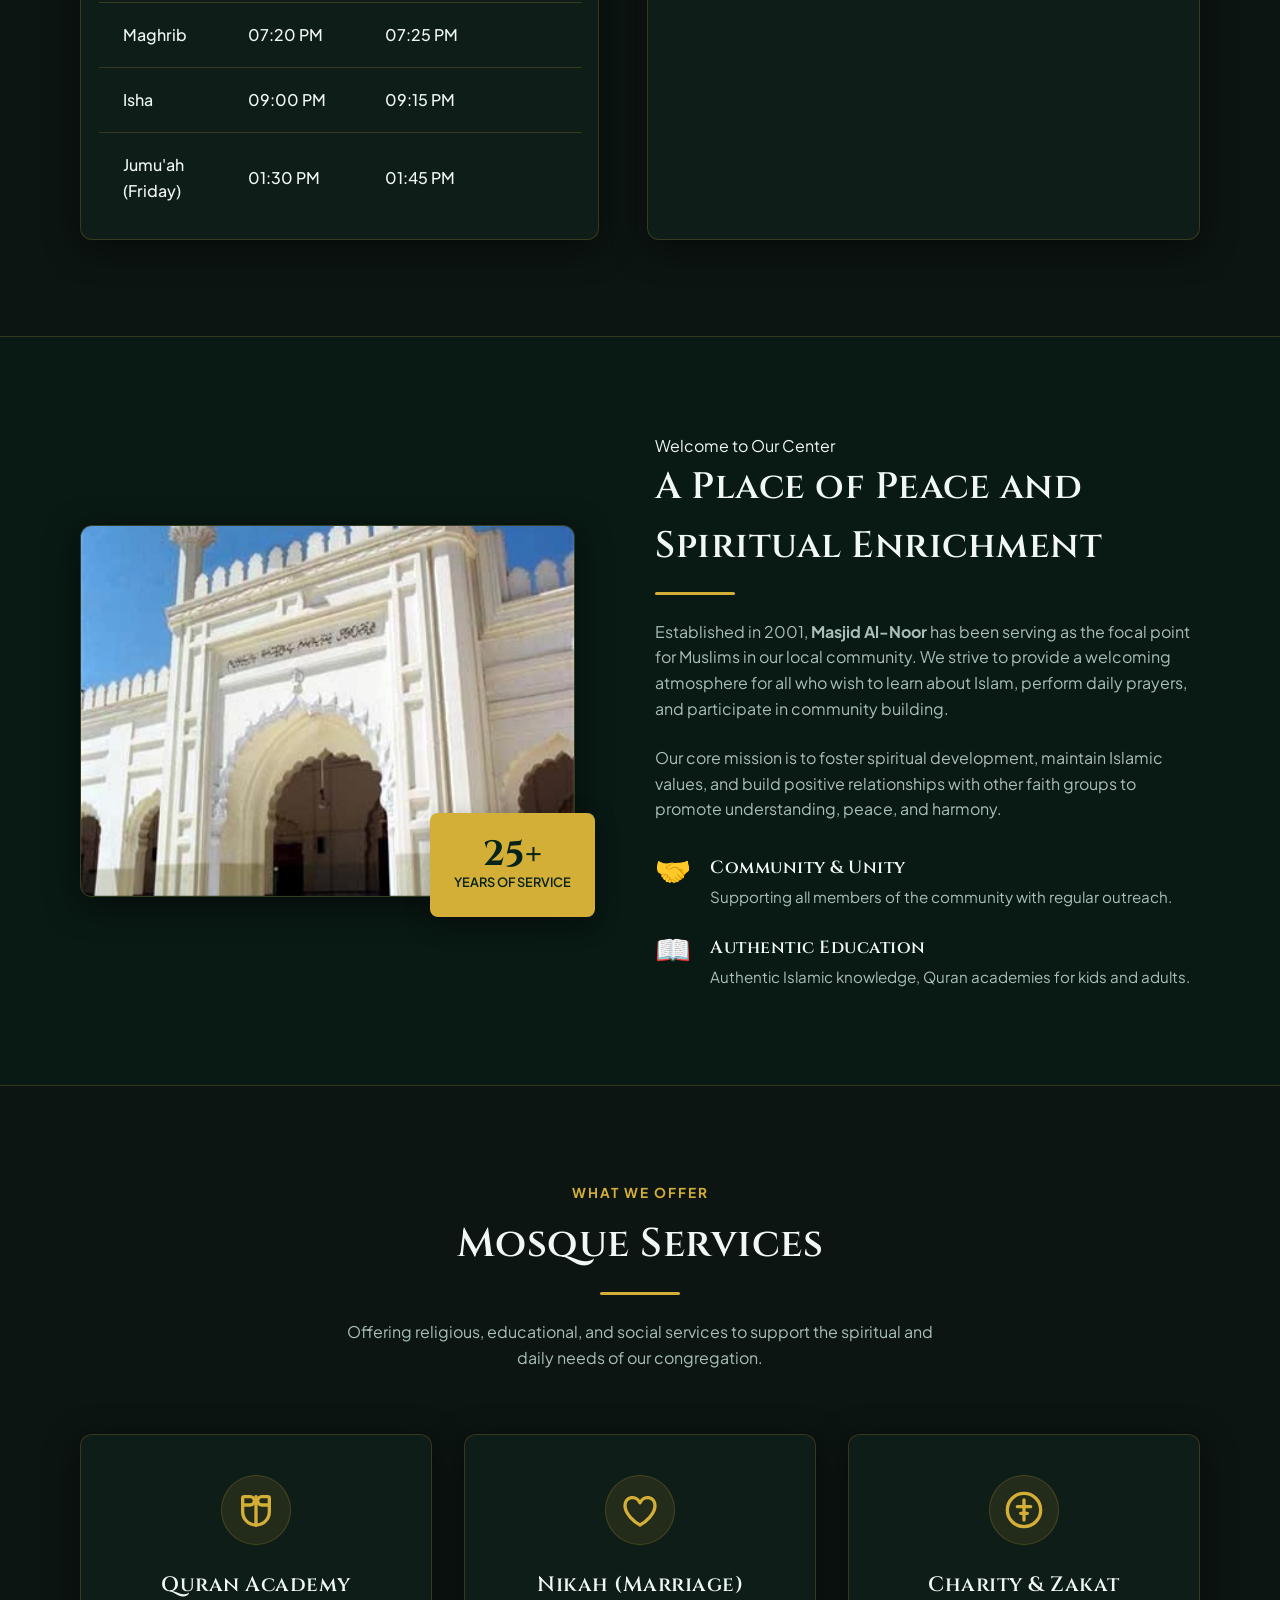
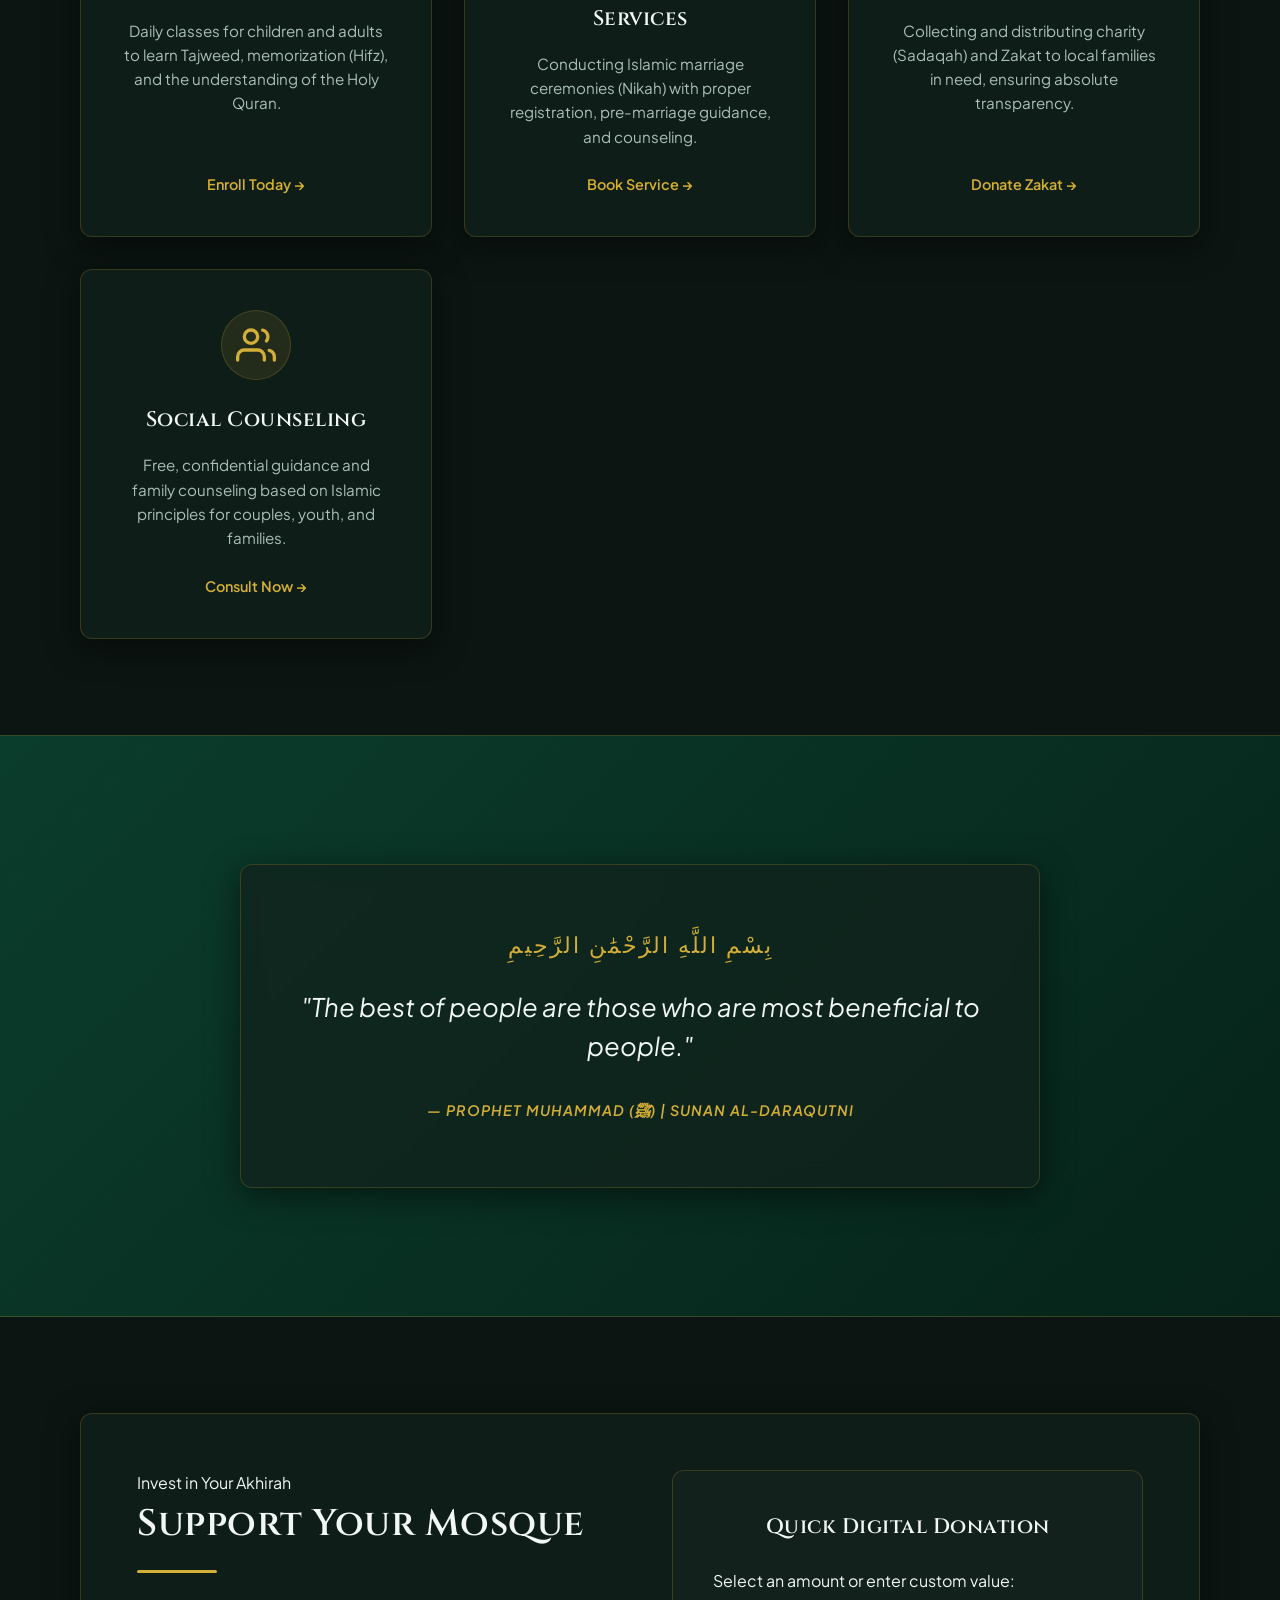
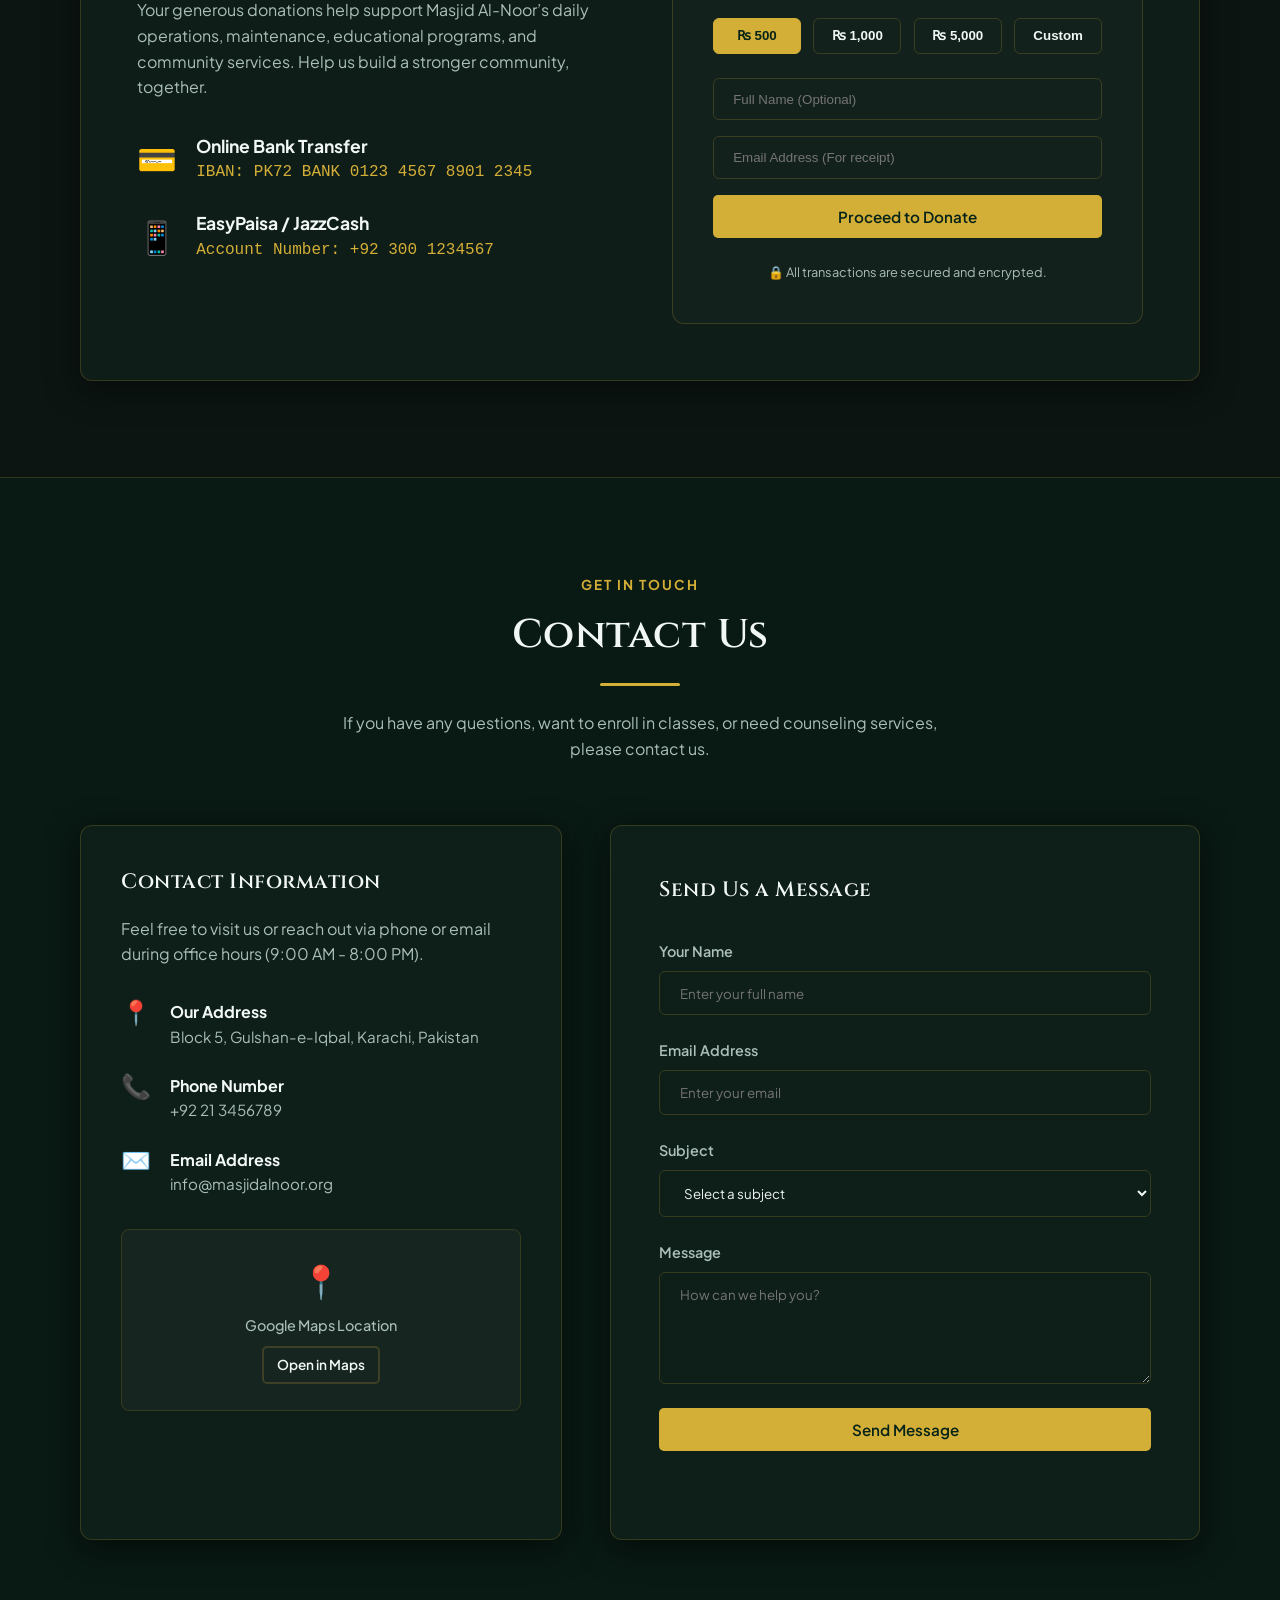
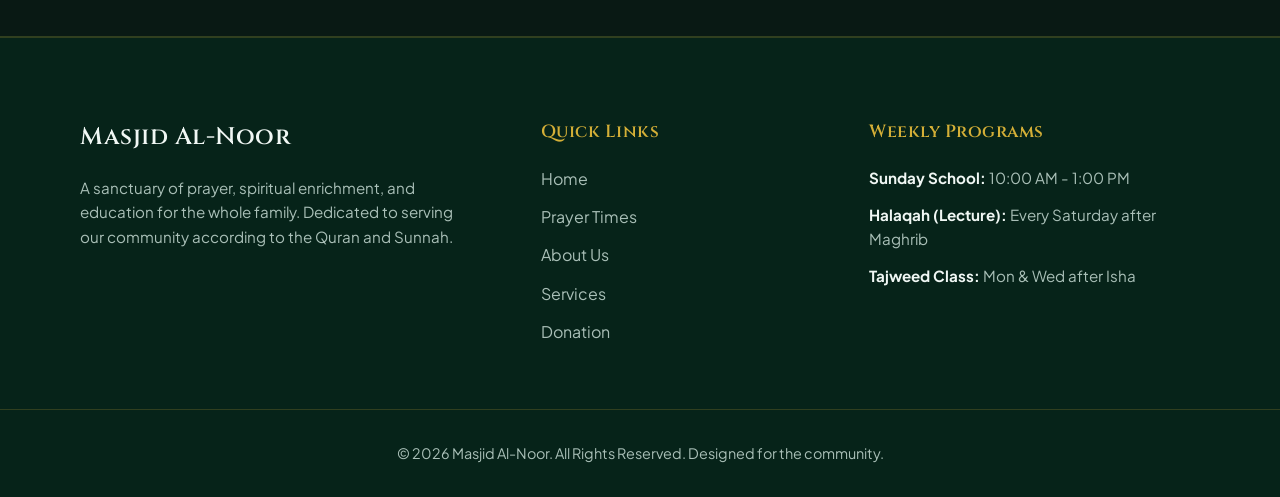
==== commit 98484c55: "Add Safepay donation integration" ====
--- a/index.html
+++ b/index.html
@@ -44,6 +44,7 @@
           <li><a href="#prayer-times" class="nav-link">Prayer Times</a></li>
           <li><a href="#about" class="nav-link">About Us</a></li>
           <li><a href="#services" class="nav-link">Services</a></li>
+        <li><a href="donate.html" class="nav-link">Donate</a></li>
           <li><a href="#hadith" class="nav-link">Daily Hadith</a></li>
           <li><a href="#donations" class="btn btn-donate mobile-only">Donate Now</a></li>
         </ul>
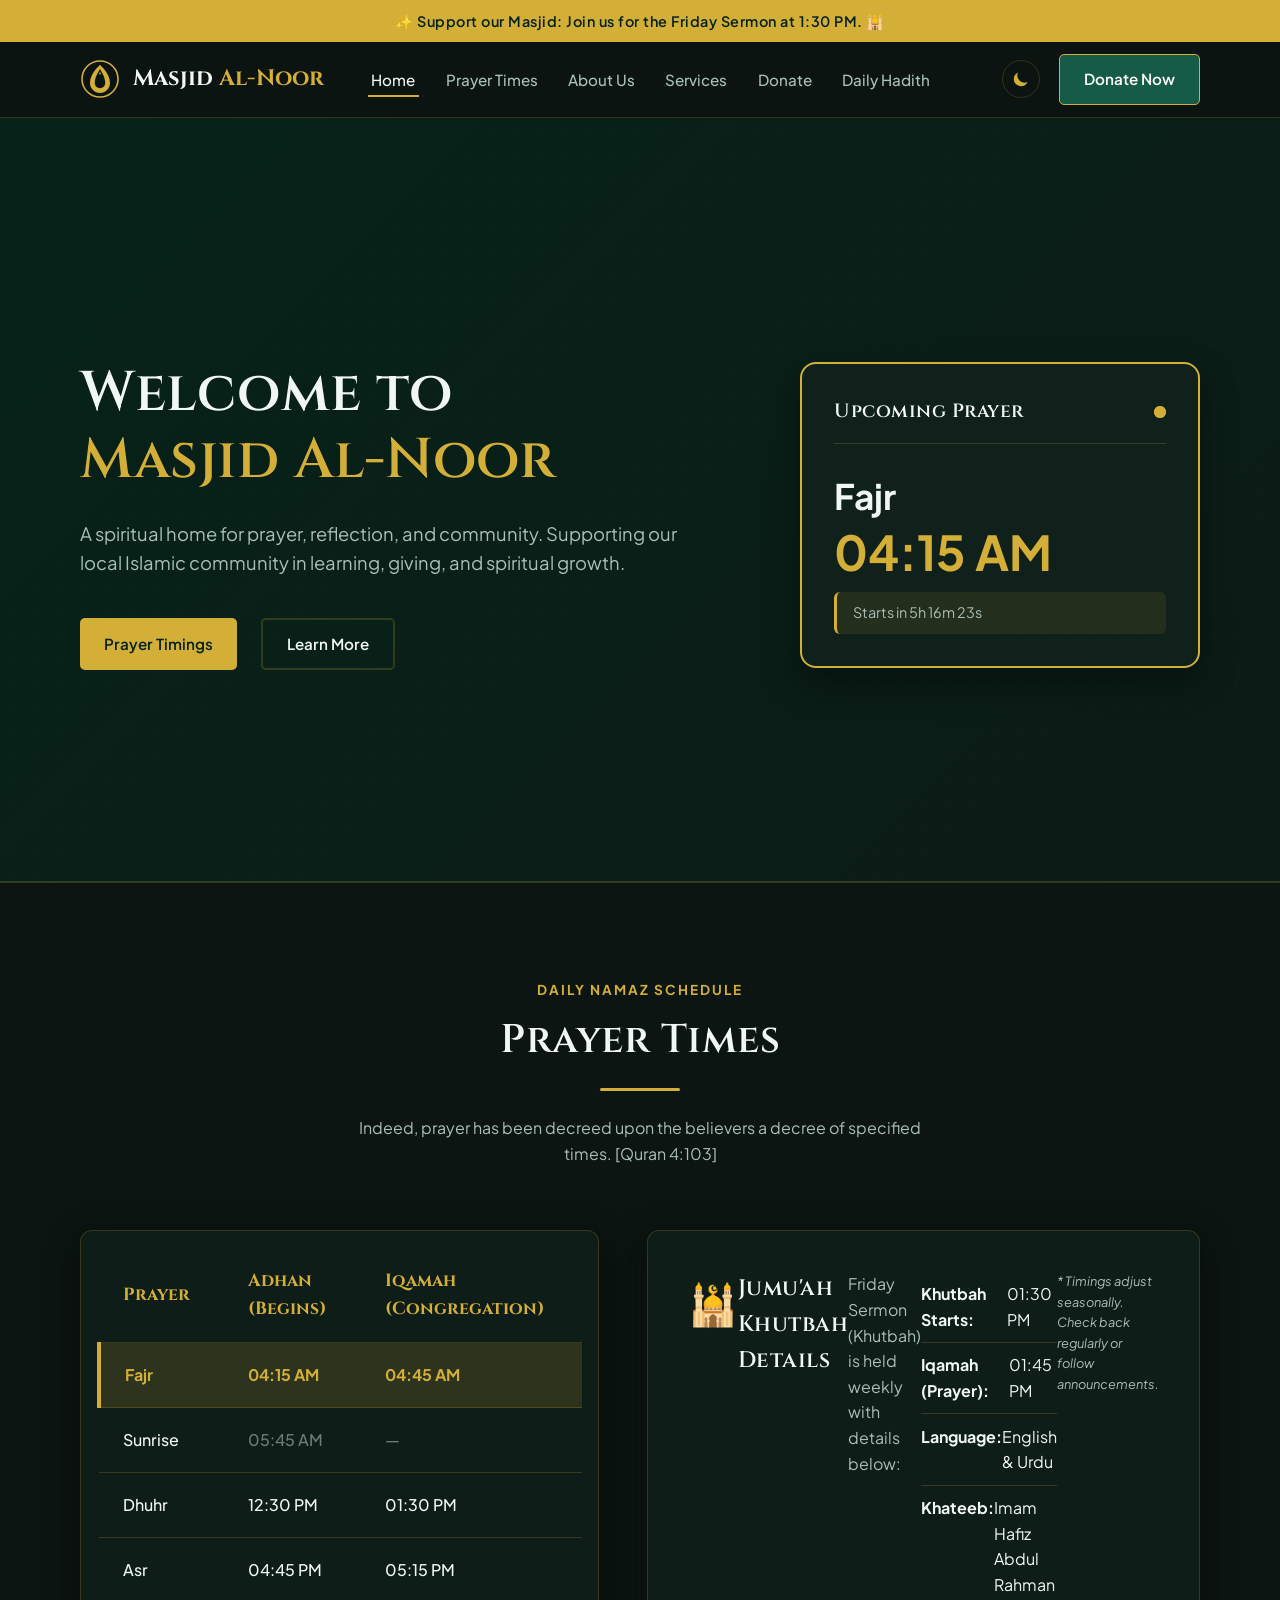
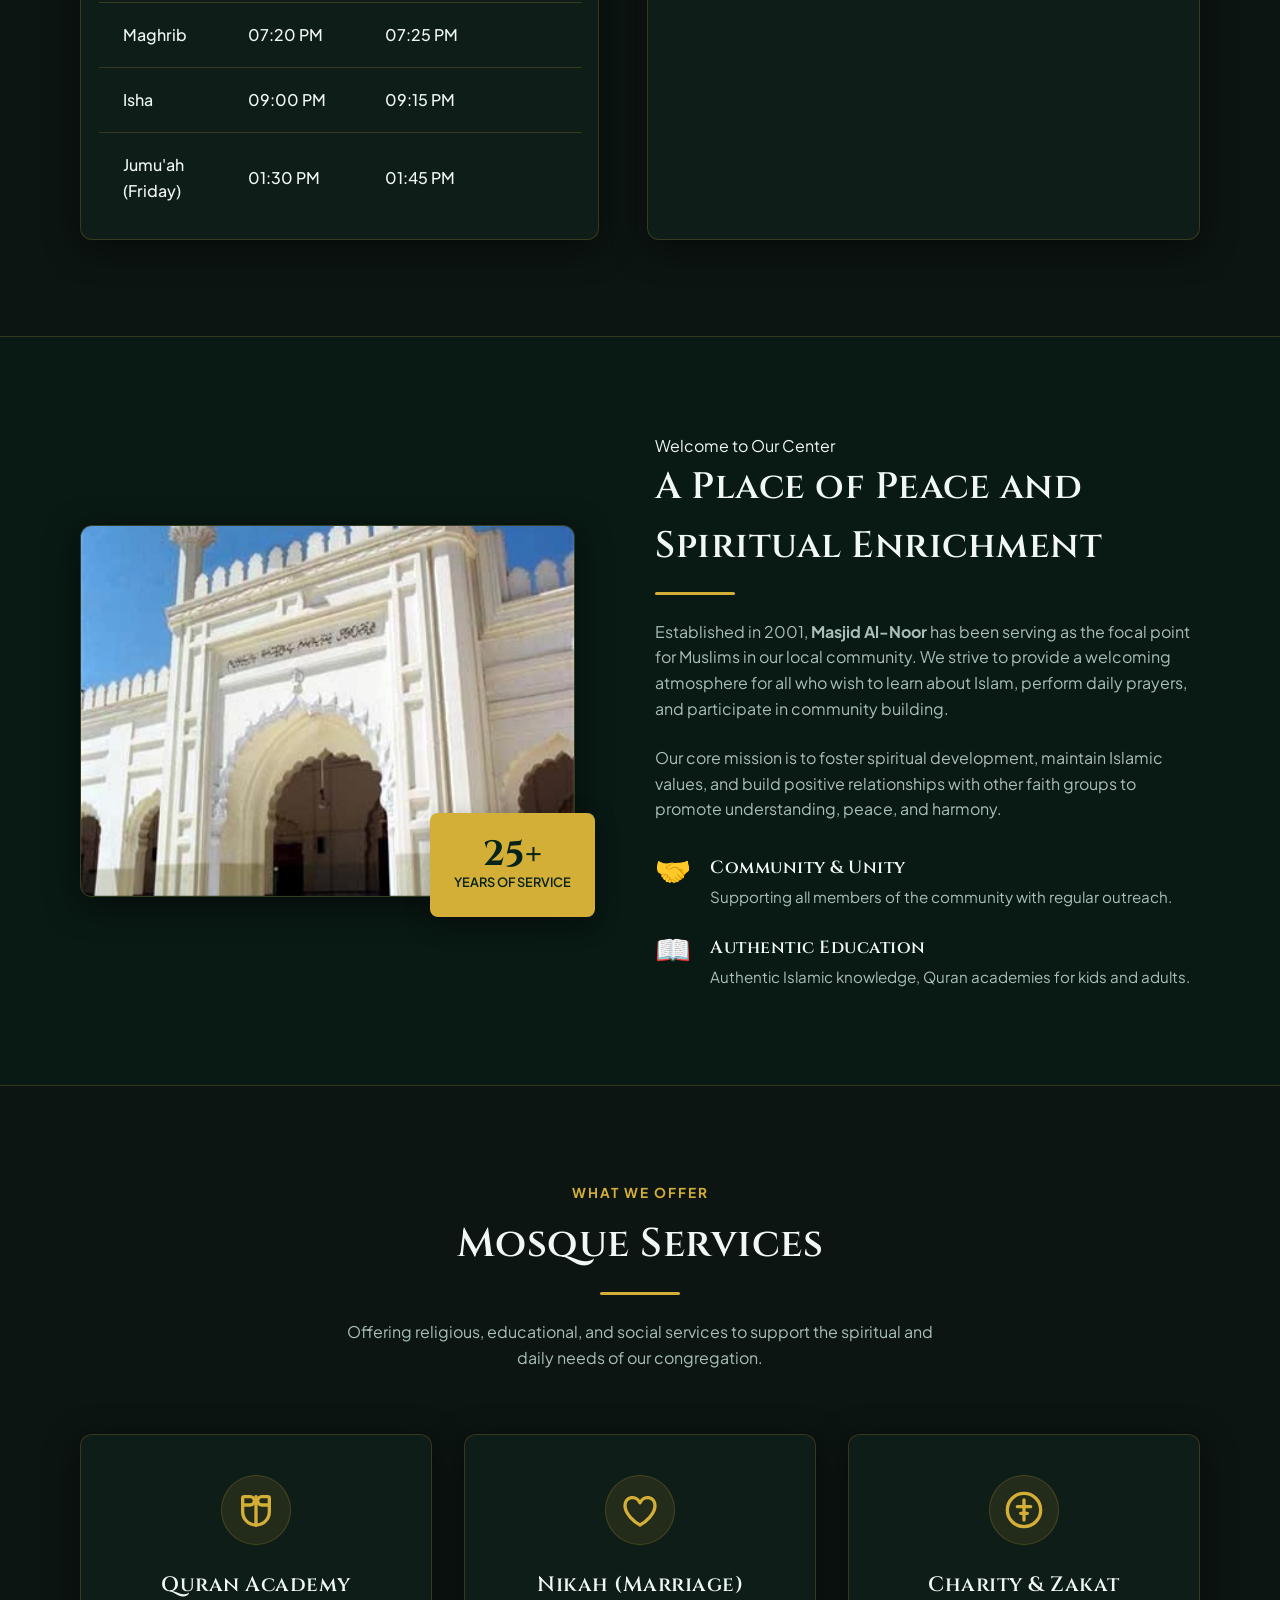
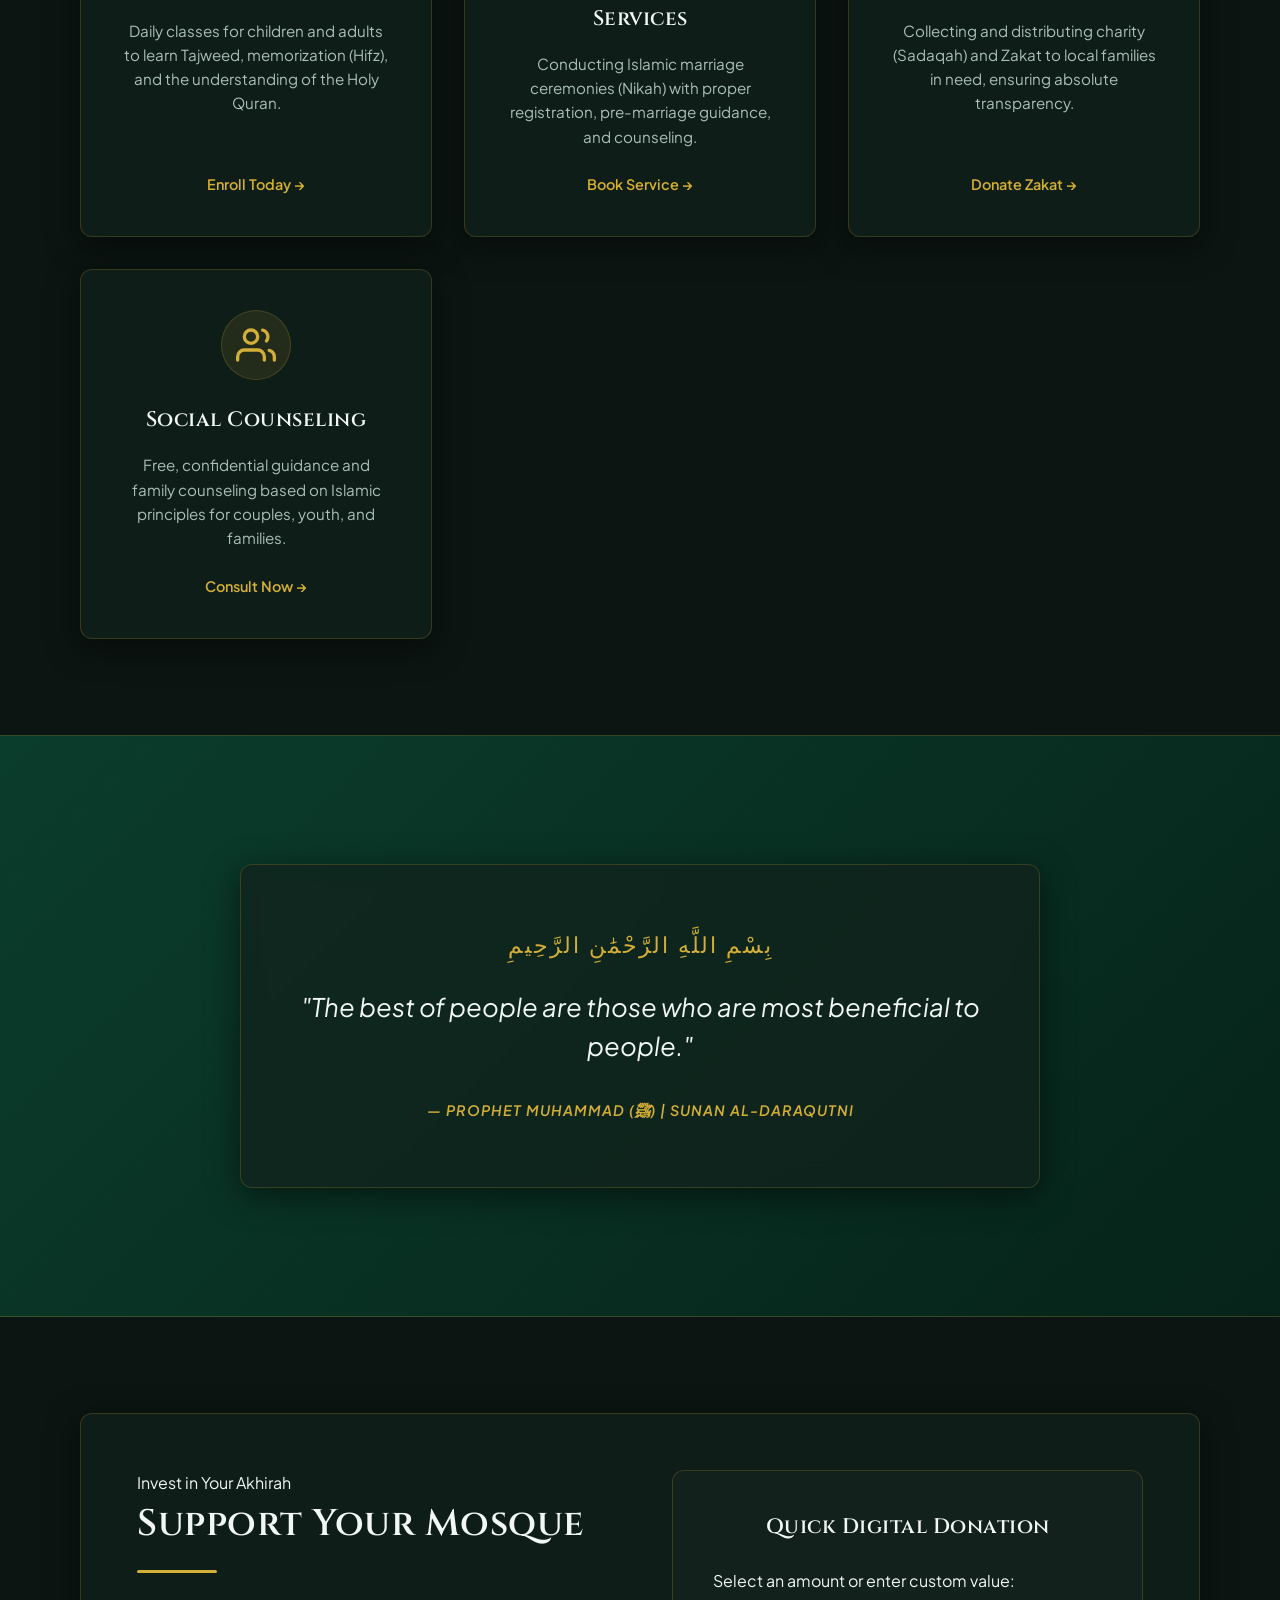
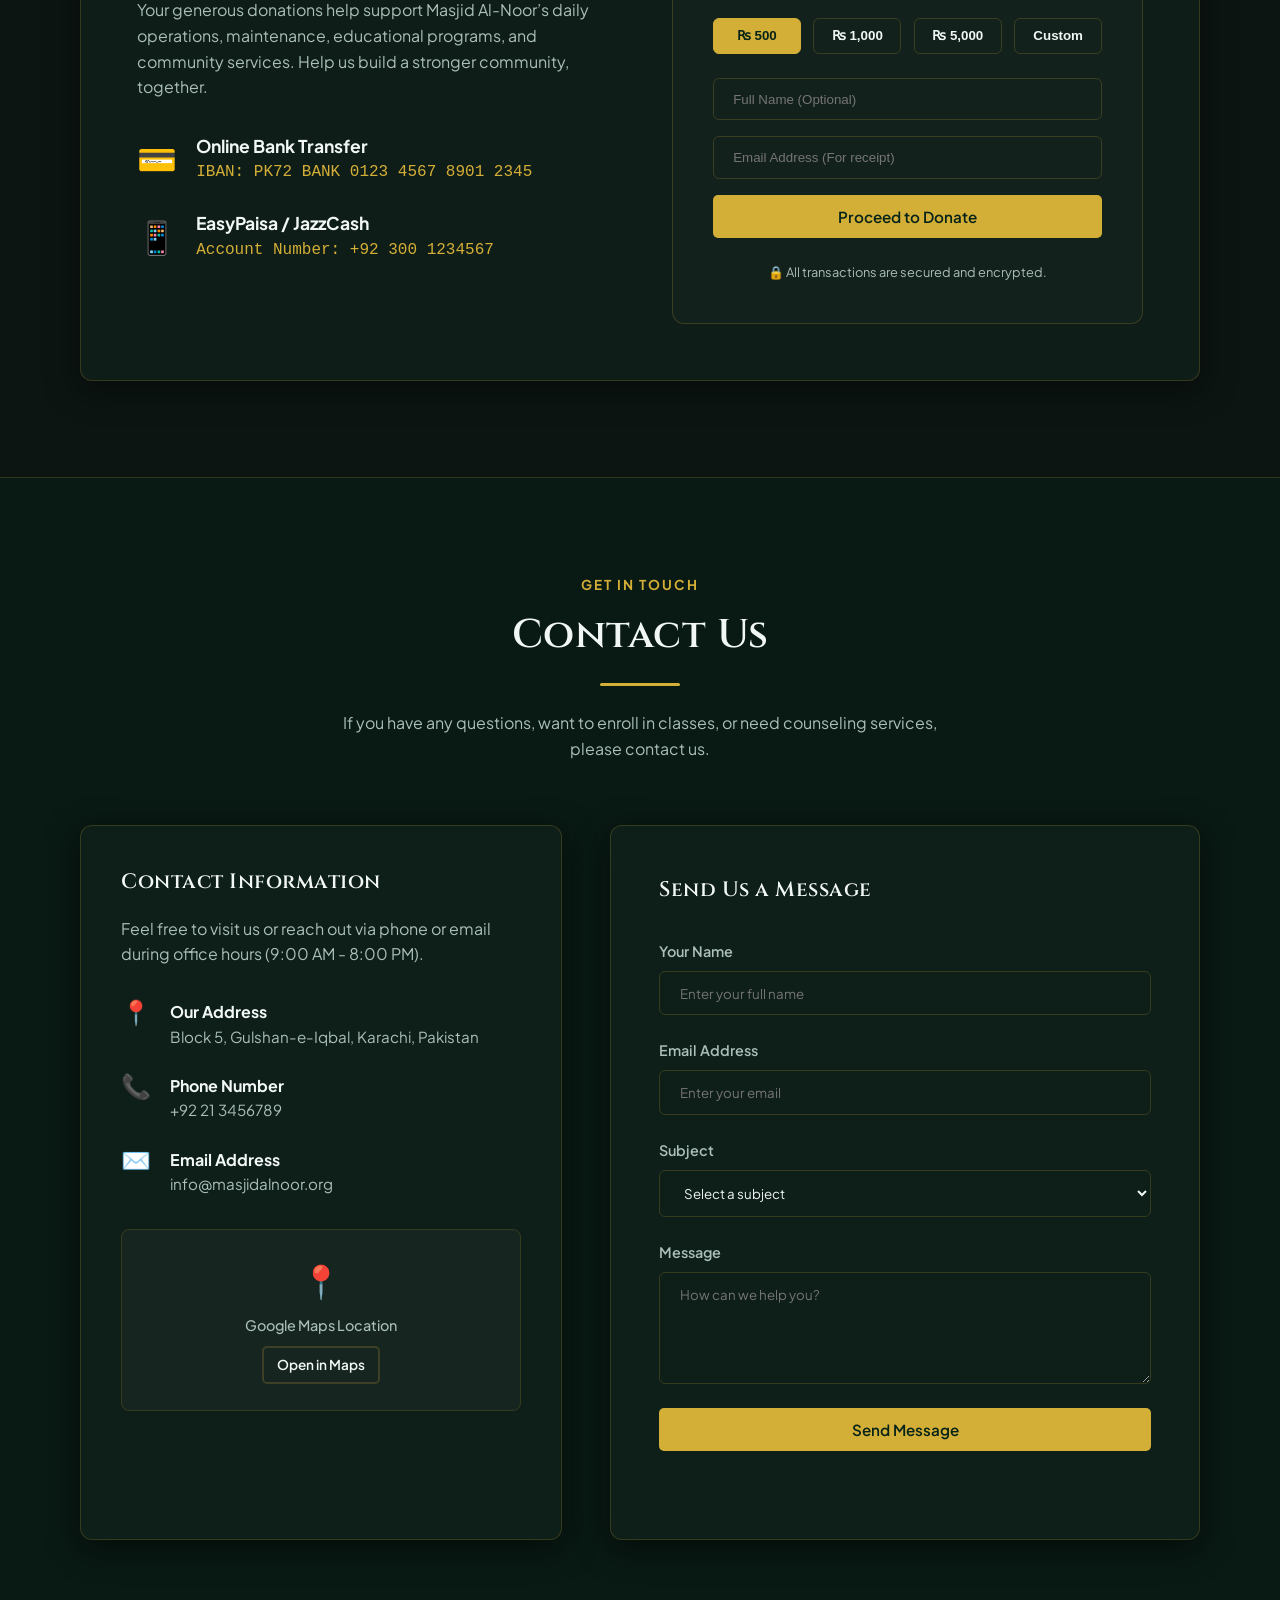
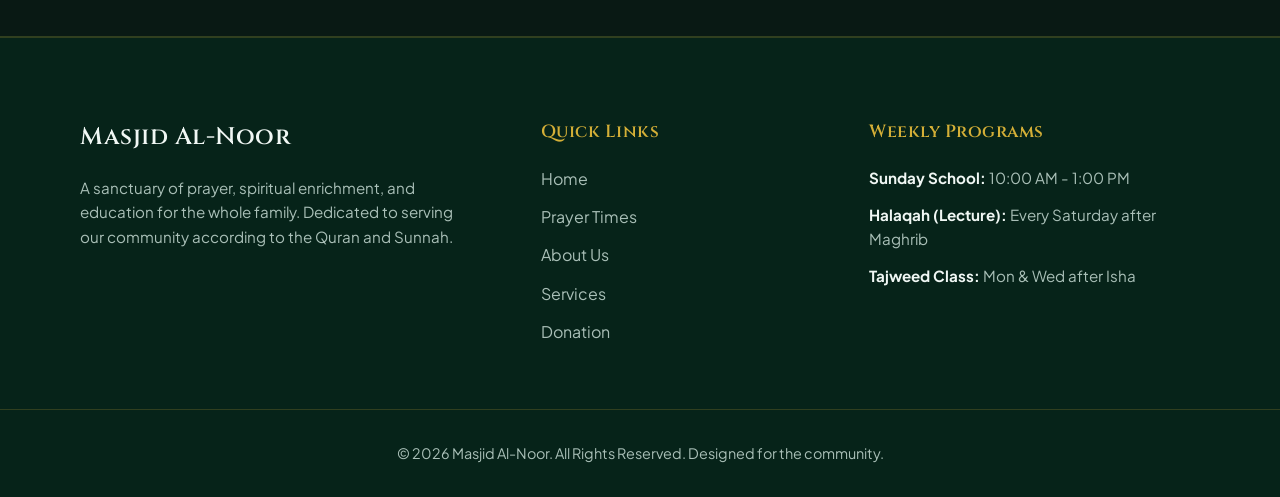
==== commit cd4f5ebf: "Update Safepay key, add thankyou/cancel pages, connect main donation form" ====
--- a/index.html
+++ b/index.html
@@ -478,6 +478,8 @@
     </div>
   </footer>
 
+  <!-- Safepay Integration -->
+  <script src="safepay.js"></script>
   <!-- Script JS -->
   <script src="script.js"></script>
 </body>
